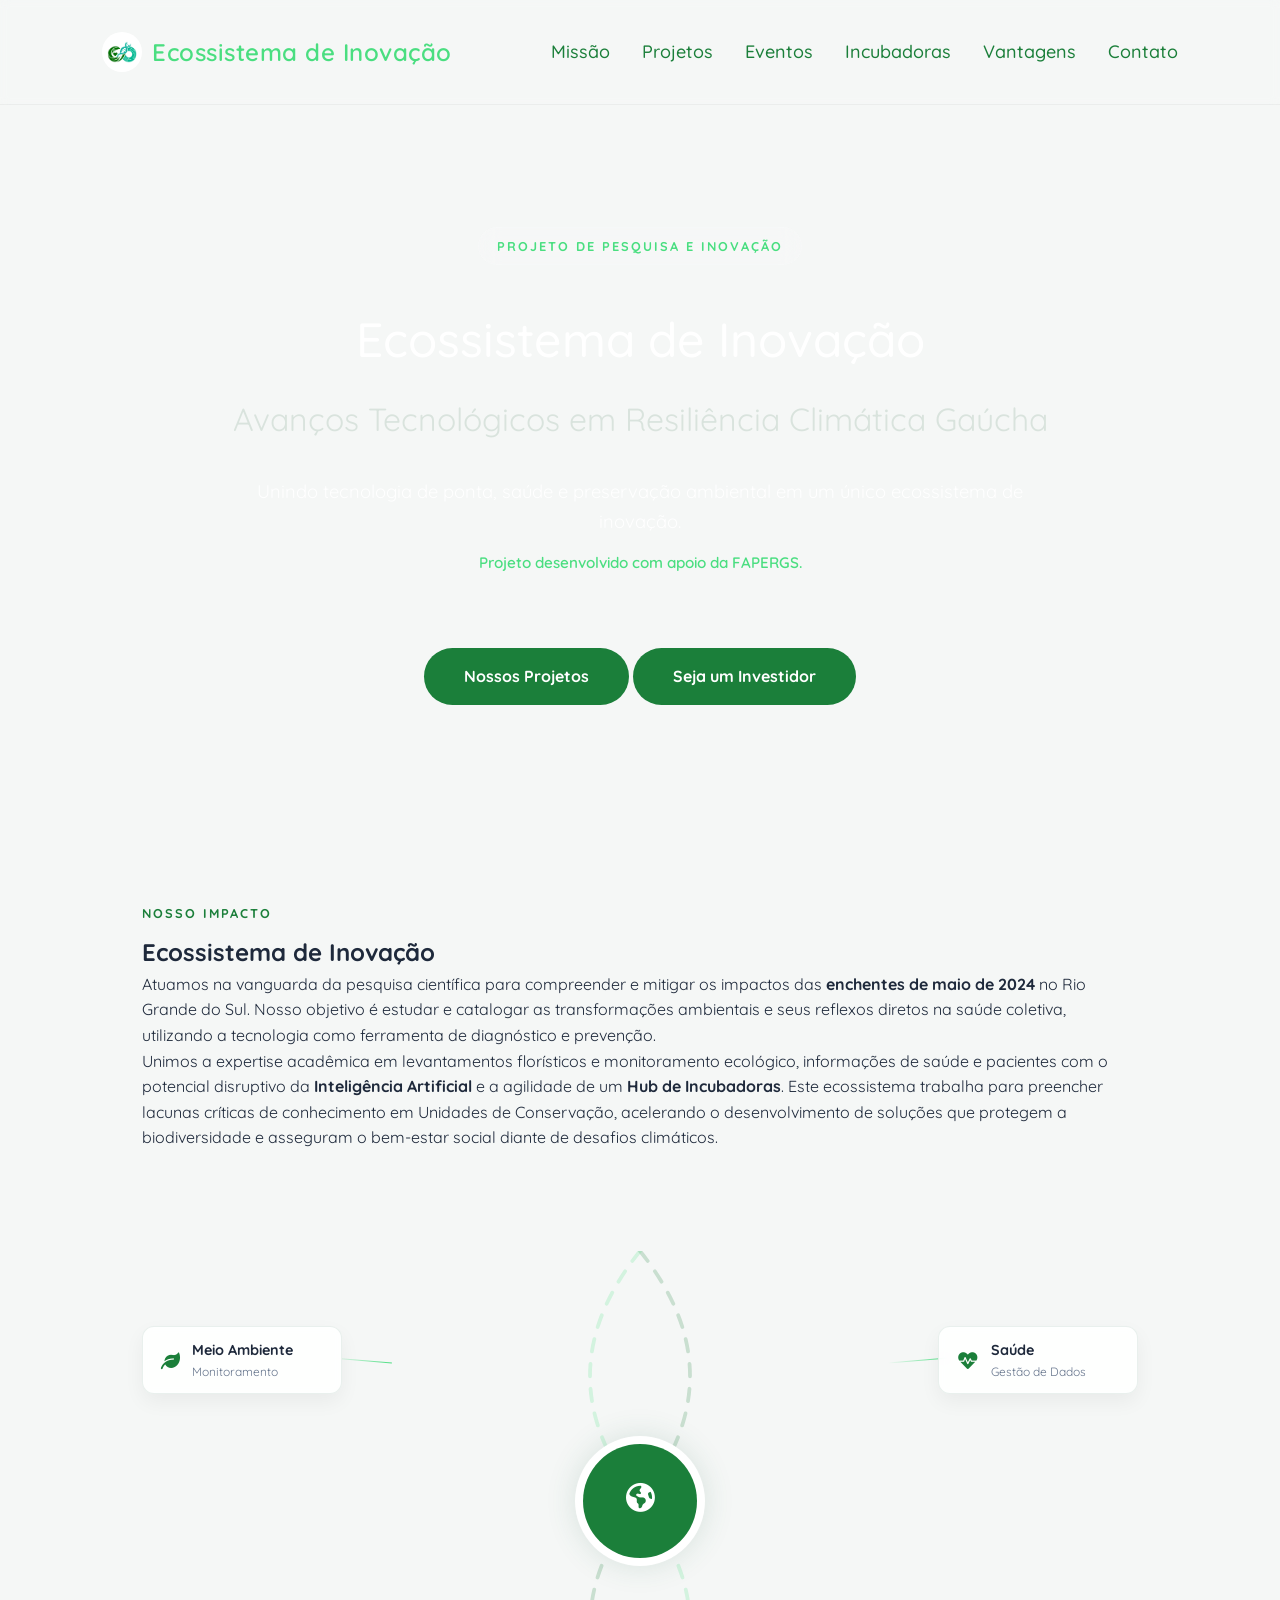
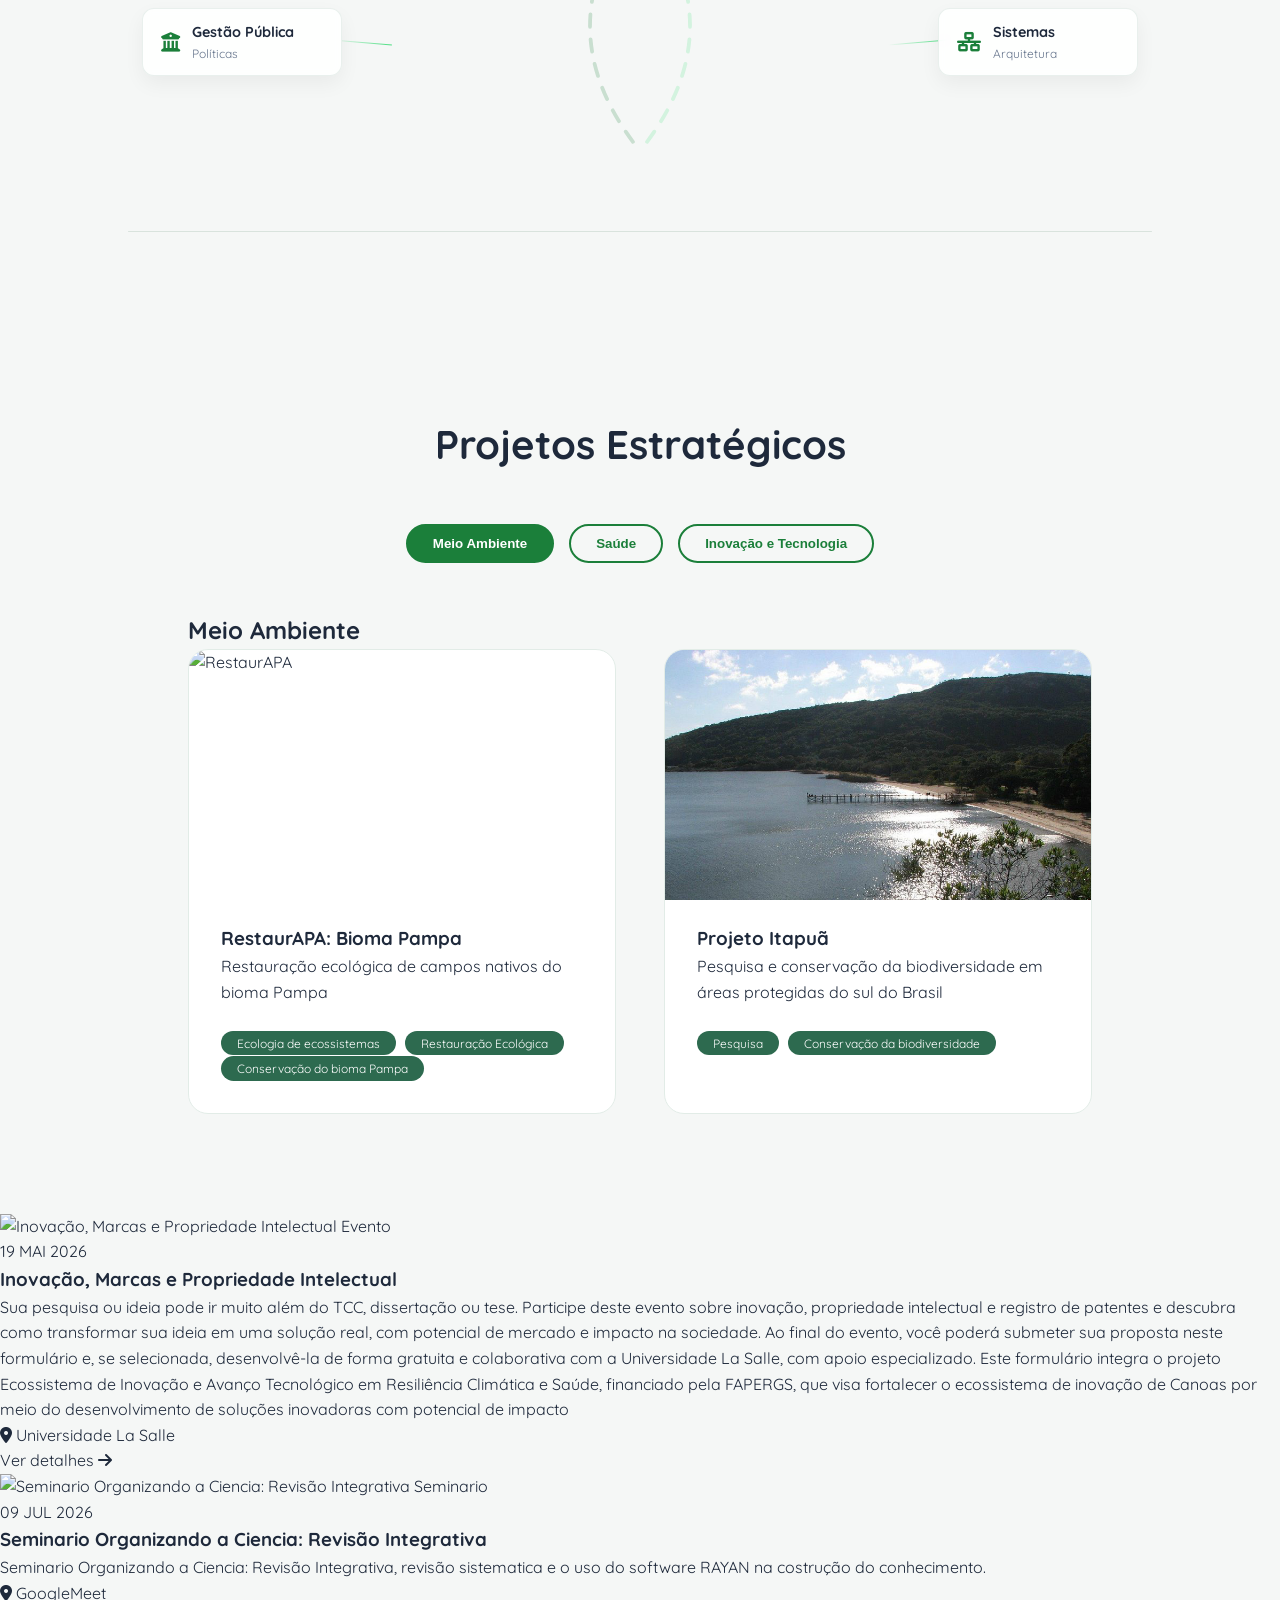
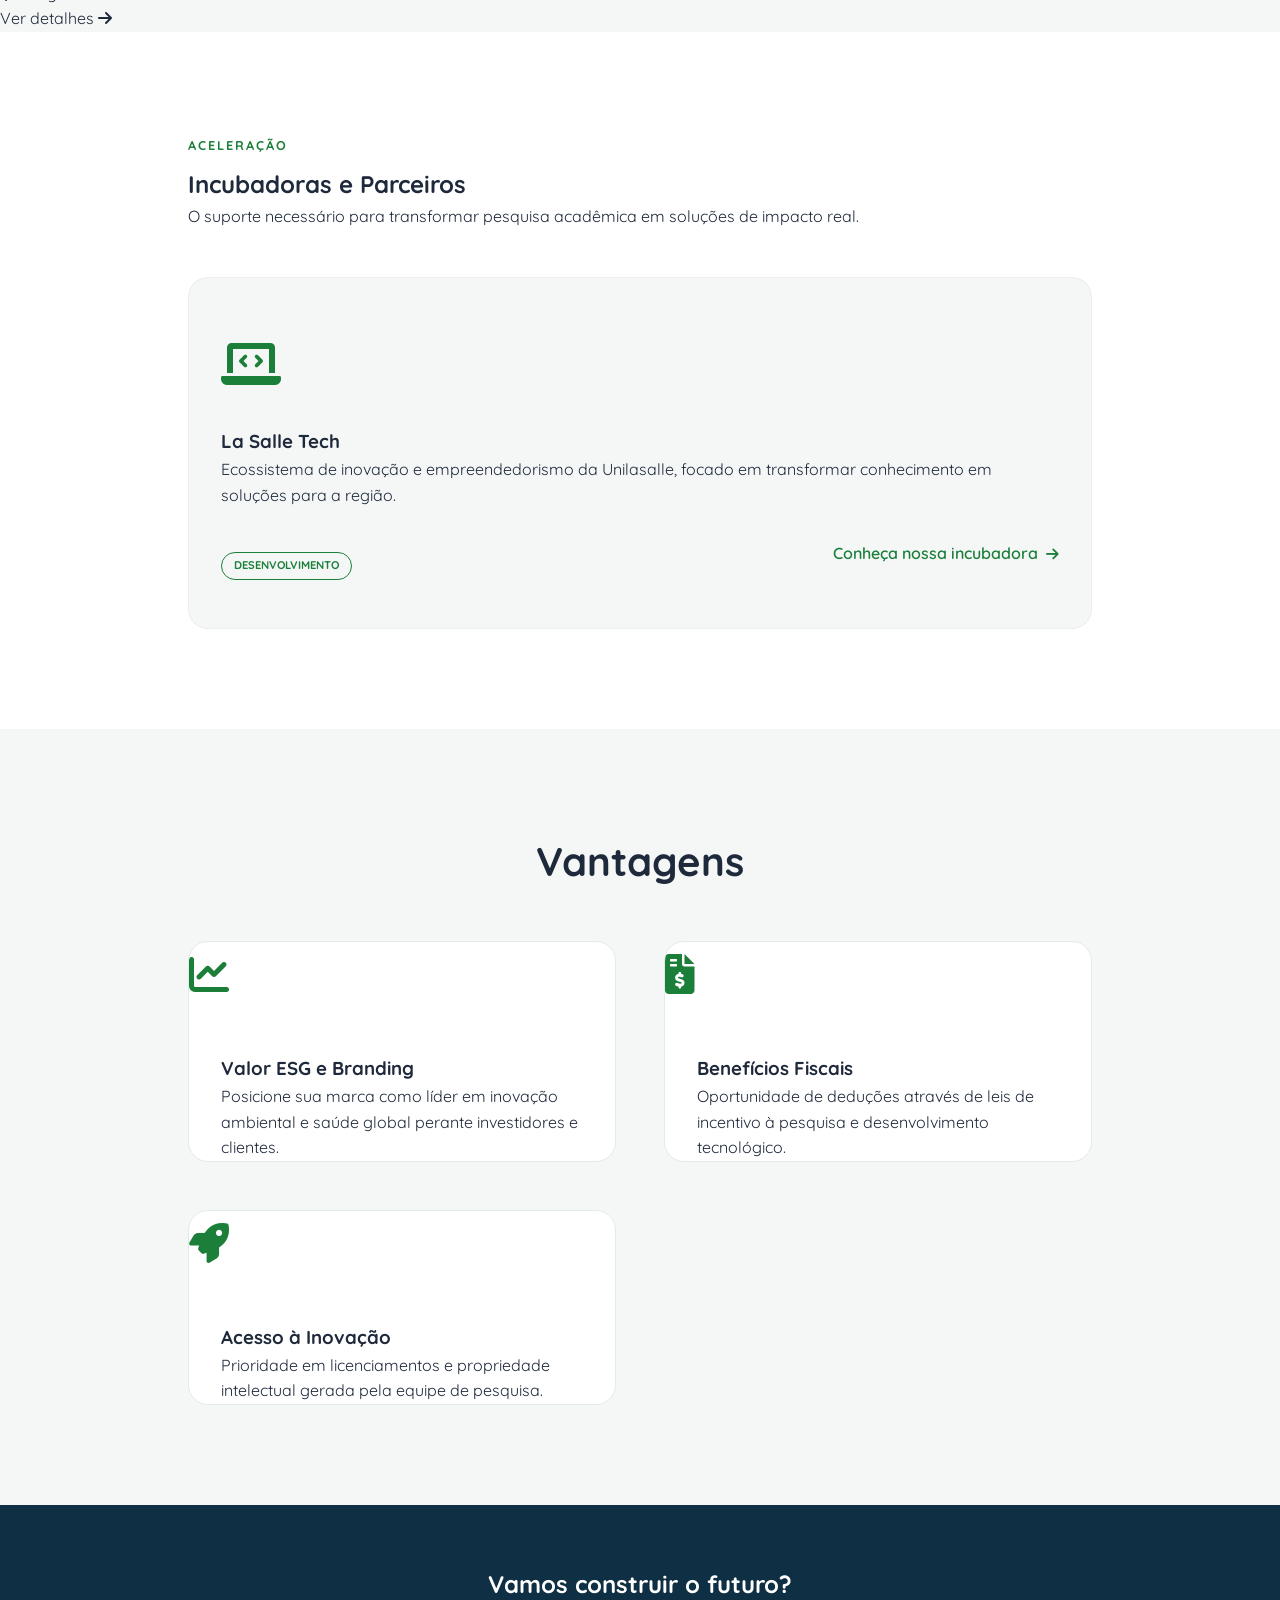
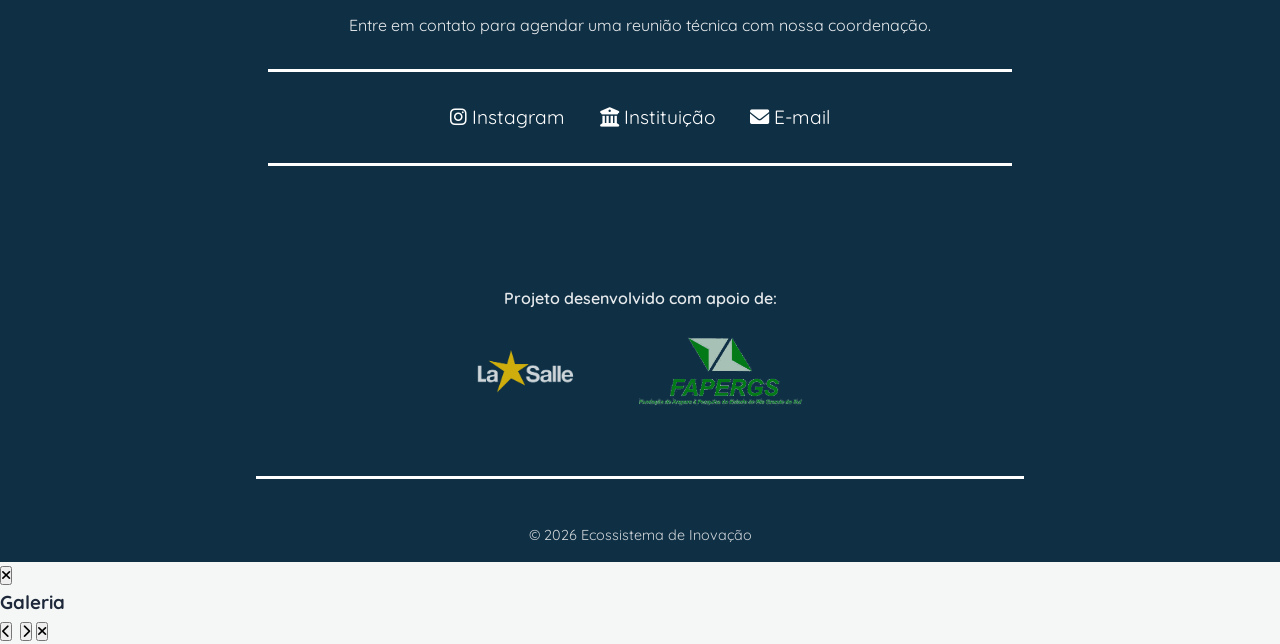
==== pages/home.html @ 54f49b4a "feat - adição de dashboard" ====
<!DOCTYPE html>
<!--
    Projeto: Ecossistema de Inovação
    Descrição: Página institucional com âncoras, seção de projetos, modais, e destaque de missão.
    Estrutura:
    - header + nav
    - seções: home, missao, projetos, vantagens, contato
    - modais para detalhes de projetos
    - scripts em scripts/index.js
    - estilos em styles/index.css
-->
<html lang="pt-br">

<head>
    <meta charset="UTF-8">
    <meta name="viewport" content="width=device-width, initial-scale=1.0">
    <title>Ecossistema de Inovação</title>
    <link rel="stylesheet" href="../styles/home.css">
    <link href="https://fonts.googleapis.com/css2?family=Montserrat:wght@400;700&family=Quicksand:wght@300;500&display=swap" rel="stylesheet">
    <link rel="stylesheet" href="https://cdnjs.cloudflare.com/ajax/libs/font-awesome/6.0.0/css/all.min.css">
</head>

<body>

    <header>
        <nav class="reveal">
            <a href="#home" class="logo" >
                <img src="../assets/logo_eco_inova1.png" alt="">
                <span>Ecossistema de Inovação</span></a>
            <ul class="nav-links">
                <li><a href="#missao">Missão</a></li>
                <li><a href="#projetos">Projetos</a></li>
                <li><a href="#eventos">Eventos</a></li>
                <li><a href="#incubadoras">Incubadoras</a></li>
                <li><a href="#vantagens">Vantagens</a></li>
                <li><a href="#contact">Contato</a></li>
            </ul>
        </nav>
    </header>

    <section id="home" class="hero reveal">
        
        <div class="hero-content">
            <h1>
            <span class="hero-subtitle">
                PROJETO DE PESQUISA E INOVAÇÃO
            </span>

            <h1>
                Ecossistema de Inovação
            </h1>

            <h2>
                Avanços Tecnológicos em Resiliência Climática Gaúcha
            </h2>

            <p>
                Unindo tecnologia de ponta, saúde e preservação ambiental em um único ecossistema de inovação.
            </p>

            <span class="hero-support">
                Projeto desenvolvido com apoio da FAPERGS.
            </span>
            <div class="hero-btns">
                <a href="#projetos" class="btn">Nossos Projetos</a>
                <a href="#vantagens" class="btn btn-outline">Seja um Investidor</a>
            </div>
        </div>
    </section>

    <section id="missao" class="mission" >
        <div class="container">
            <div class="mission-grid">
                <div class="mission-text reveal">
                    <span class="badge">NOSSO IMPACTO</span>
                    <h2 >Ecossistema de Inovação</h2>
                    <p>
                        Atuamos na vanguarda da pesquisa científica para compreender e mitigar os impactos das <strong>enchentes de maio de 2024</strong> no Rio Grande do Sul.
                        Nosso objetivo é estudar e catalogar as transformações ambientais e seus reflexos diretos na saúde coletiva,
                        utilizando a tecnologia como ferramenta de diagnóstico e prevenção.
                    </p>
                    <p>
                        Unimos a expertise acadêmica em levantamentos florísticos e monitoramento ecológico, informações de saúde e pacientes
                        com o potencial disruptivo da <strong>Inteligência Artificial</strong> e a agilidade de um <strong>Hub de Incubadoras</strong>.
                        Este ecossistema trabalha para preencher lacunas críticas de conhecimento em Unidades de Conservação,
                        acelerando o desenvolvimento de soluções que protegem a biodiversidade e asseguram o bem-estar social diante de desafios climáticos.
                    </p>
                </div>

                <div class="dna-viewport reveal">
                    <svg class="dna-strands" viewBox="0 0 200 400" preserveAspectRatio="none">
                        <path class="strand s1" d="M100,0 Q180,100 100,200 Q20,300 100,400" />
                        <path class="strand s2" d="M100,0 Q20,100 100,200 Q180,300 100,400" />
                    </svg>

                    <!-- O Núcleo Central -->
                    <div class="dna-core">
                        <div class="core-box">
                            <i class="fas fa-globe-americas"></i>
                        </div>
                    </div>

                    <!-- Os Elos (Cards) -->
                    <div class="dna-node node-top-left">
                        <div class="dna-card">
                            <i class="fas fa-leaf"></i>
                            <div class="dna-info">
                                <strong>Meio Ambiente</strong>
                                <span>Monitoramento</span>
                            </div>
                        </div>
                    </div>

                    <div class="dna-node node-top-right">
                        <div class="dna-card">
                            <i class="fas fa-heartbeat"></i>
                            <div class="dna-info">
                                <strong>Saúde</strong>
                                <span>Gestão de Dados</span>
                            </div>
                        </div>
                    </div>

                    <div class="dna-node node-bottom-left">
                        <div class="dna-card">
                            <i class="fas fa-building-columns"></i>
                            <div class="dna-info">
                                <strong>Gestão Pública</strong>
                                <span>Políticas</span>
                            </div>
                        </div>
                    </div>

                    <div class="dna-node node-bottom-right">
                        <div class="dna-card">
                            <i class="fas fa-network-wired"></i>
                            <div class="dna-info">
                                <strong>Sistemas</strong>
                                <span>Arquitetura</span>
                            </div>
                        </div>
                    </div>
                </div>
            </div> 
        </div> 
    </section>
    <div class="section-divider"></div>
    <!-- Projetos -->
    <section id="projetos" class="projects bg-light reveal">
        <div class="container">
            <div class="section-header">
                <h2>Projetos Estratégicos</h2>
                <!-- Filtros -->
                <div class="project-filters">
                    <button type="button" class="filter-btn active" data-filter="meio-ambiente">Meio Ambiente</button>
                    <button type="button" class="filter-btn" data-filter="saude">Saúde</button>
                    <button type="button" class="filter-btn" data-filter="tecnologia">Inovação e Tecnologia</button>
                </div>
            </div>

            <div class="project-carousel">
                <!-- Grupo: Meio Ambiente -->
                <div class="project-group active" id="meio-ambiente">
                    <h1>Meio Ambiente</h1>
                    <div class="project-grid">
                        <div class="project-card" data-modal="modalRestaurapa">
                            <div class="project-image">
                                <img src="https://images.unsplash.com/photo-1542601906990-b4d3fb778b09?auto=format&fit=crop&w=600&q=80" alt="RestaurAPA">
                            </div>
                            <h3>RestaurAPA: Bioma Pampa</h3>
                            <p>Restauração ecológica de campos nativos do bioma Pampa</p>
                            <div class="tags">
                                <span>Ecologia de ecossistemas</span>
                                <span>Restauração Ecológica</span>
                                <span>Conservação do bioma Pampa</span>
                            </div>
                        </div>

                        <div class="project-card" data-modal="modalItapua">
                            <div class="project-image">
                                <img src="../assets/parque-estadual-de-itapua.jpg" alt="Floresta">
                            </div>
                            <h3>Projeto Itapuã</h3>
                            <p>Pesquisa e conservação da biodiversidade em áreas protegidas do sul do Brasil</p>
                            <div class="tags">
                                <span>Pesquisa</span>
                                <span>Conservação da biodiversidade</span>
                            </div>
                        </div>
                    </div>
                </div>

                <!-- Grupo: Saúde -->
                <div class="project-group" id="saude">
                    <h1>Saúde</h1>
                    <div class="project-grid">
                        <div class="project-card" data-modal="modalResiSaude">
                            <div class="project-image">
                                <img src="../assets/resisaude-image.png" alt="RestaurAPA">
                            </div>
                            <div class="icon-box"><i class="fas fa-heartbeat"></i></div>
                            <h3>Projeto de Resiliência Climática: ResiSaúde</h3>
                            <p>Resiliência climática de serviços de saúde</p>
                            <div class="tags"><span>Resiliência climática de serviços de saúde</span><span>Saúde Pública</span><span>Enchentes</span></div>
                        </div>
                    </div>
                </div>

                <!-- Grupo: Tecnologia -->
                <div class="project-group" id="tecnologia">
                    <h1>Editais do Meio Ambiente</h1>
                    <div class="project-grid">
                        <div class="project-card">
                            <div class="icon-box"><i class="fas fa-network-wired"></i></div>
                            <h3>Distributed Hub</h3>
                            <p>Infraestrutura de nuvem para processamento de IA ambiental.</p>
                            <div class="tags"><span>Sistemas Distribuídos</span><span>Nuvem</span></div>
                        </div>
                        <div class="project-card">
                            <div class="icon-box"><i class="fas fa-network-wired"></i></div>
                            <h3>Distributed Hub</h3>
                            <p>Infraestrutura de nuvem para processamento de IA ambiental.</p>
                            <div class="tags"><span>Sistemas Distribuídos</span><span>Nuvem</span></div>
                        </div>
                    </div>
                </div>
            </div>
        </div>
    </section>
    
    <!-- Publicações e Eventos -->
    <!-- ===========================
        EVENTOS
=========================== -->

<section id="eventos" class="events-section reveal">

    <div id="event-list" class="events-grid">

        <div class="section-header">

            <span class="section-badge">
                Eventos e Divulgação Científica
            </span>

            <h2>
                Eventos
            </h2>

            <p>
                Acompanhe congressos, workshops, seminários e demais ações
                promovidas pelo Ecossistema de Inovação.
            </p>

        </div>


    </div>

</section>
    <!-- ===========================
        MODAL EVENTO
=========================== -->



    <!-- Modais -->
    <div id="modalRestaurapa" class="modal">
        <div class="modal-content">
            <span class="close">&times;</span>
            <div class="modal-hero">
                    <img src="https://images.unsplash.com/photo-1542601906990-b4d3fb778b09?auto=format&fit=crop&w=600&q=80" alt="Mãos segurando terra" alt="Capa do Projeto">
                </div>
            <h2><i class="fas fa-leaf"></i> Projeto RestaurAPA</h2>
            <div class="modal-body">
                <p>Desenvolver e testar estratégias de restauração ecológica de campos invadidos por <i>capim-annoni (Eragrostis plana)</i>, conciliando conservação da biodiversidade com sistemas de pecuária sustentável.</p>
                <br>
                <div class="info-block">
                    <h4>Contexto científico</h4>
                    <p>Os campos do bioma Pampa apresentam alta diversidade de gramíneas e plantas herbáceas, mas sofrem degradação causada por mudanças no uso da terra e pela invasão de espécies exóticas. Uma das invasoras mais problemáticas é o capim-annoni, identificado cientificamente como <i>Eragrostis plana</i>. Essa gramínea africana reduz a qualidade das pastagens, diminui a biodiversidade e altera a dinâmica ecológica dos campos nativos.</p>
                </div>
                <br>
                <div class="info-block">
                    <h4>Coordenação científica do projeto</h4>
                    <p>Pesquisadores da universidade lideraram o planejamento metodológico, a articulação institucional e o monitoramento das atividades de restauração.</p>
                </div>
                <br>
                <div class="info-block">
                    <h4>Pesquisa Ecológica</h4>
                    <p>Equipes acadêmicas conduziram levantamentos florísticos que registraram <strong>mais de 300 espécies vegetais</strong> nos campos da APA do Ibirapuitã, demonstrando a alta biodiversidade do bioma Pampa.</p>
                </div>
                <br>
                <div class="info-block">
                    <h4>Impacto científico e socioambiental</h4>
                    <p>O projeto mostrou que a restauração de campos nativos pode ocorrer simultaneamente à produção pecuária. Essa abordagem reforçou um conceito da ecologia aplicada: certos sistemas produtivos podem funcionar como aliados da conservação, desde que o manejo respeite os processos ecológicos do ecossistema.</p>
                </div>

                <div class="modal-info-grid">
                    <div class="info-block">
                        <h4>Instituições</h4>
                        <ul>
                            <li>Universidade La Salle</li>
                            <li>Universidade Federal do Rio Grande do Sul</li>
                            <li>Emater/RS-Ascar</li>
                            <li>Fundo Brasileiro para a Biodiversidade</li>
                            <li>Global Environment Facility</li>
                        </ul>
                    </div>
                    <div class="info-block">
                        <h4>Contribuição do Projeto:</h4>
                        <ul>
                            <li>Pesquisas sobre restauração de campos naturais</li>
                            <li>Estudos sobre dinâmica de invasões biológicas</li>
                            <li>Estratégias de manejo sustentável em sistemas pastorais</li>
                        </ul>
                    </div>
                    <div class="info-block">
                        <h4>Resultados Principais</h4>
                        <ul>
                            <li>Registro de 329 espécies vegetais pertencentes a 50 famílias botânicas nos campos da APA</li>
                            <li>Implantação de práticas de manejo sustentável em propriedades rurais</li>
                            <li>Redução da dominância de capim-annoni em áreas manejadas</li>
                            <li>Aumento da diversidade de espécies nativas em áreas restauradas</li>
                            <li>Capacitação de produtores rurais em práticas de manejo ecológico</li>
                        </ul>
                    </div>
                    <div class="info-block">
                        <h4>Produtos Gerados</h4>
                        <ul>
                            <li>Relatórios técnicos de restauração ecológica</li>
                            <li>Banco de dados florístico da APA do Ibirapuitã</li>
                            <li>Capacitação de produtores e técnicos rurais</li>
                            <li>Material técnico sobre manejo sustentável de campos</li>
                        </ul>
                    </div>
                    <div class="info-block full-width">
                        <h4>Metodologia</h4>
                        <div class="methodology-flex">
                            <div>
                                <h5>Diagnóstico ecológico</h5>
                                <ul>
                                    <li>levantamento florístico</li>
                                    <li>avaliação da cobertura vegetal</li>
                                    <li>monitoramento de espécies invasoras</li>
                                </ul>
                            </div>
                            <div>
                                <h5>Manejo experimental</h5>
                                <ul>
                                    <li>controle do capim-annoni</li>
                                    <li>sobressemeadura de espécies nativas e forrageiras</li>
                                    <li>manejo de pastagem com pastoreio rotativo</li>
                                    <li>regeneração natural assistida</li>
                                </ul>
                            </div>
                            <div>
                                <h5>Monitoramento</h5>
                                <ul>
                                    <li>diversidade de espécies</li>
                                    <li>cobertura vegetal</li>
                                    <li>produtividade das pastagens</li>
                                </ul>
                            </div>
                        </div>
                    </div>
                </div>
            </div>
        </div>
    </div>

    <div id="modalItapua" class="modal">
        <div class="modal-content">
            <span class="close">&times;</span>
            <div class="modal-hero">
                <img src="https://images.unsplash.com/photo-1511497584788-876760111969?auto=format&fit=crop&w=800&q=80" alt="Capa do Projeto">
            </div>

            <h2><i class="fas fa-tree"></i> Projeto Itapuã</h2>
            <div class="modal-body">
                <p>Iniciativa de pesquisa, extensão e educação ambiental voltada ao estudo e à conservação da biodiversidade no Parque Estadual de Itapuã, integrando formação acadêmica e preservação de ecossistemas vitais.</p>
                <br>
                <div class="info-block">
                    <h4>Contexto Científico</h4>
                    <p>Unidades de conservação frequentemente possuem lacunas de conhecimento sobre sua biodiversidade. No caso de Itapuã, que abriga remanescentes de Mata Atlântica, campos, dunas e sistemas lacustres, a produção de dados científicos é essencial para elaborar estratégias eficientes de manejo e conservação de longo prazo.</p>
                </div>
                <br>
                <div class="info-block">
                    <h4>Contribuição da Universidade La Salle</h4>
                    <p>A universidade possui papel central na execução científica, proporcionando experiência prática a estudantes em atividades de campo, inventários biológicos e métodos de pesquisa em ecologia, além de promover a aproximação entre a ciência e a sociedade através da extensão.</p>
                </div>
                <br>
                <div class="info-block">
                    <h4>Área de atuação</h4>
                    <p>O projeto é realizado no Parque Estadual de Itapuã, unidade de conservação criada em 1973 e localizada em Viamão, na região metropolitana de Porto Alegre. O parque possui cerca de 5.500 hectares e abriga uma grande diversidade de ambientes naturais.</p>
                </div>
                <br>
                <div class="info-block">
                    <h4>Objetivo Estratégico</h4>
                    <p>Produzir conhecimento científico sobre os processos ecológicos do Parque, promovendo inventários biológicos, monitoramento de populações e ações de educação ambiental que sensibilizem a comunidade sobre a importância da área.</p>
                </div>

                <div class="modal-info-grid">
                    <div class="info-block">
                        <h4>Instituições Envolvidas</h4>
                        <ul>
                            <li>Universidade La Salle</li>
                            <li>Universidade Federal do Rio Grande do Sul</li>
                            <li>SEMA/RS e FEPAM</li>
                            <li>Parque Estadual de Itapuã</li>
                        </ul>
                    </div>
                    <div class="info-block">
                        <h4>Área de Atuação (5.500 ha)</h4>
                        <ul>
                            <li>Remanescentes de Mata Atlântica</li>
                            <li>Campos naturais e dunas</li>
                            <li>Formações rochosas graníticas</li>
                            <li>Praias lacustres da Lagoa dos Patos</li>
                        </ul>
                    </div>
                    <div class="info-block">
                        <h4>Resultados Principais</h4>
                        <ul>
                            <li>Ampliação do conhecimento sobre a biodiversidade local</li>
                            <li>Formação prática de novos pesquisadores e estudantes</li>
                            <li>Produção de dados científicos para a gestão do parque</li>
                            <li>Desenvolvimento de materiais de divulgação científica</li>
                        </ul>
                    </div>
                    <div class="info-block">
                        <h4>Impacto Científico e Socioambiental</h4>
                        <ul>
                            <li>Fortalecimento das UCs como laboratórios naturais</li>
                            <li>Apoio direto à gestão ambiental pública</li>
                            <li>Sensibilização da sociedade para a conservação</li>
                        </ul>
                    </div>
                    <div class="info-block full-width">
                        <h4>Metodologia Científica</h4>
                        <div class="methodology-flex">
                            <div>
                                <h5>Inventários</h5>
                                <ul>
                                    <li>Levantamento de fauna e flora</li>
                                    <li>Identificação de espécies</li>
                                    <li>Bases de dados biológicos</li>
                                </ul>
                            </div>
                            <div>
                                <h5>Monitoramento</h5>
                                <ul>
                                    <li>Acompanhamento de populações</li>
                                    <li>Observação de interações</li>
                                    <li>Análise de mudanças na biodiversidade</li>
                                </ul>
                            </div>
                            <div>
                                <h5>Educação Ambiental</h5>
                                <ul>
                                    <li>Visitas guiadas e extensão</li>
                                    <li>Produção de material educativo</li>
                                    <li>Divulgação científica</li>
                                </ul>
                            </div>
                        </div>
                    </div>
                </div>
            </div>
        </div>
    </div>

    <div id="modalResiSaude" class="modal">
    <div class="modal-content">
        <span class="close">&times;</span>
        <div class="modal-hero">
            <img src="../assets/resisaude-image.png" alt="Capa do Projeto">
        </div>
        <h2><i class="fas fa-hospital-alt"></i> Projeto ResiSaúde</h2>
        <div class="modal-body">
            <p>Desenvolver um protocolo de avaliação de resiliência de serviços de saúde a eventos climáticos extremos, considerando o contexto local, o papel dos profissionais e o conhecimento tácito das equipes de linha de frente.</p>
            <br>

            <div class="info-block">
                <h4>Contexto e Infraestruturas Críticas</h4>
                <p>Eventos climáticos extremos, caracterizados por chuvas e temperaturas muito acima da média, impõem desafios severos às infraestruturas críticas de saúde. A resiliência é compreendida como a capacidade de adaptação desses sistemas antes, durante e após perturbações, permitindo a manutenção do funcionamento em condições adversas.</p>
            </div>
            <br>

            <div class="info-block">
                <h4>Impactos Diretos e Indiretos</h4>
                <p>
                    O projeto mapeou impactos diretos nas estruturas físicas, equipamentos, insumos, assim como a repercussão nos profissionais que atuaram nos serviços de saúde, e os impactos indiretos decorreram da dependência dos serviços de saúde em relação a outras infraestruturas essenciais e, especialmente, às cicatrizes emocionais deixadas pela inundação de 2024.
                </p>
            </div>

            <div class="modal-info-grid">
                <div class="info-block">
                    <h4>Instituições</h4>
                    <ul>
                        <li>Universidade Federal do Rio Grande do Sul (UFRGS)</li>
                        <li>Universidade La Salle</li>
                    </ul>
                </div>
                
                <div class="info-block">
                    <h4>Áreas de Estudo (RS)</h4>
                    <ul>
                        <li>Vale do Taquari (Lajeado, Estrela, Roca Sales, Arroio do Meio)</li>
                        <li>Região Metropolitana (Porto Alegre e Canoas)</li>
                    </ul>
                </div>

                <div class="info-block">
                    <h4>Objetivos Secundários</h4>
                    <ul>
                        <li>Avaliar a resiliência climática em regiões críticas do RS</li>
                        <li>Identificar fatores organizacionais que influenciam o desempenho resiliente</li>
                        <li>Desenvolver diretrizes para políticas públicas e legislações</li>
                    </ul>
                </div>

                <div class="info-block">
                    <h4>Resultados e Impacto</h4>
                    <ul>
                        <li>Criação do Banco de Práticas Resilientes (Boas e más práticas)</li>
                        <li>Protocolo validado para aplicação em outras infraestruturas de saúde</li>
                        <li>Fortalecimento da preparação de equipes para emergências climáticas</li>
                    </ul>
                </div>

                <div class="info-block full-width">
                    <h4>Metodologia Científica</h4>
                    <div class="methodology-flex">
                        <div>
                            <h5>Fase 1: Desenvolvimento</h5>
                            <ul>
                                <li>Referenciais internacionais (Hospital Safety Index, Sendai Framework)</li>
                                <li>Adaptação ao contexto normativo brasileiro</li>
                            </ul>
                        </div>
                        <div>
                            <h5>Fase 2: Aplicação</h5>
                            <ul>
                                <li>Entrevistas técnicas sobre as enchentes de 2024 no RS</li>
                                <li>Avaliação de ondas de calor e eventos extremos</li>
                            </ul>
                        </div>
                        <div>
                            <h5>Fase 3: Diretrizes</h5>
                            <ul>
                                <li>Registro de ações formais e informais de enfrentamento</li>
                                <li>Elaboração de planos de resiliência climática</li>
                            </ul>
                        </div>
                    </div>
                </div>
                <div style="text-align: center; margin-top: 30px;">
                <a href="https://www.ufrgs.br/resisaude/o-projeto/" target="_blank" class="btn" style="text-decoration: none; display: inline-block;">
                    <i class="fas fa-external-link-alt"></i> Conheça o projeto
                </a>
            </div>
            </div>
        </div>
    </div>
</div>

    <section id="incubadoras" class="section-padding incubators reveal">
        <div class="container">
            <div class="section-header">
                <span class="badge">Aceleração</span>
                <h2>Incubadoras e Parceiros</h2>
                <p>O suporte necessário para transformar pesquisa acadêmica em soluções de impacto real.</p>
            </div>

            <a href="https://www.unilasalle.edu.br/canoas/servicos/la-salle-tech" class="incubator-grid">

                <div class="incubator-card">
                    <div class="incubator-icon">
                        <i class="fas fa-laptop-code"></i>
                    </div>
                    <h3>La Salle Tech</h3>
                    <p>Ecossistema de inovação e empreendedorismo da Unilasalle, focado em transformar conhecimento em soluções para a região.</p>
                    <div class="incubator-footer">
    <span class="status-tag">Desenvolvimento</span>

    <span class="incubator-link">
        Conheça nossa incubadora <i class="fas fa-arrow-right"></i>
    </span>
</div>
                </div>
            </a>
        </div>
    </section>

    <section id="vantagens" class="projects reveal">
        <div class="container">
            <h2>Vantagens</h2>
            <div class="project-grid">
                <div class="project-card highlight-card">
                    <div class="icon-box"><i class="fas fa-chart-line"></i></div>
                    <h3>Valor ESG e Branding</h3>
                    <p>Posicione sua marca como líder em inovação ambiental e saúde global perante investidores e clientes.</p>
                </div>
                <div class="project-card highlight-card">
                    <div class="icon-box"><i class="fas fa-file-invoice-dollar"></i></div>
                    <h3>Benefícios Fiscais</h3>
                    <p>Oportunidade de deduções através de leis de incentivo à pesquisa e desenvolvimento tecnológico.</p>
                </div>
                <div class="project-card highlight-card">
                    <div class="icon-box"><i class="fas fa-rocket"></i></div>
                    <h3>Acesso à Inovação</h3>
                    <p>Prioridade em licenciamentos e propriedade intelectual gerada pela equipe de pesquisa.</p>
                </div>
            </div>
        </div>
    </section>

   <footer class="reveal">
    <div class="footer-top" id="contact">
        <h2>Vamos construir o futuro?</h2>
        <p>Entre em contato para agendar uma reunião técnica com nossa coordenação.</p>

        <div class="footer-divider"></div>

        <div class="social-links">
            <a href="#"><i class="fab fa-instagram"></i> Instagram </a>
            <a href="#"><i class="fa-solid fa-building-columns"></i> Instituição</a>
            <a href="mailto:contato@ecotech.edu.br"><i class="fas fa-envelope"></i> E-mail</a>
        </div>

        <div class="footer-divider"></div>

    </div>

    <div class="footer-partners">
        <p>Projeto desenvolvido com apoio de:</p>

        <div class="partners-logos">
            <img src="../assets/logo-lasalle.png" alt="La Salle">
            <img src="../assets/logo-fapergs.png" alt="Fapergs">
        </div>
    </div>

    <div class="footer-divider"></div>


    <div class="footer-bottom">
        <p>© 2026 Ecossistema de Inovação</p>
    </div>
</footer>
<button id="backToTop" class="back-to-top">
    <i class="fas fa-angle-up"></i>
</button>
<div id="event-modal" class="event-modal">

    <div class="event-modal-content">

        <button id="close-modal" class="close-modal">
            <i class="fas fa-times"></i>
        </button>

        <img id="modal-cover" class="modal-cover" src="" alt="">

        <div class="modal-body">

            <span id="modal-category" class="event-category"></span>

            <h2 id="modal-title"></h2>

            <div class="modal-info">

                <span id="modal-date"></span>

                <span id="modal-location"></span>

            </div>

            <p id="modal-description"></p>
            <div class="event-gallery">

            <h3>Galeria</h3>

            <div id="gallery" class="gallery"></div>

        </div>
        
    
</div>
</div>
<div id="lightbox" class="lightbox">

    <button id="prev-image" class="lightbox-arrow left">
        <i class="fas fa-chevron-left"></i>
    </button>

    <img id="lightbox-img" src="" alt="">

    <button id="next-image" class="lightbox-arrow right">
        <i class="fas fa-chevron-right"></i>
    </button>

    <button id="close-lightbox" class="lightbox-close">
        <i class="fas fa-times"></i>
    </button>

    <div id="lightbox-counter" class="lightbox-counter"></div>

</div>
    <script src="../scripts/data/eventos.js"></script>
    <script src="../scripts/home.js"></script>
</body>

</html>
---- styles/home.css ----
/* ==========================================================================
   1. VARIÁVEIS E RESET
   ========================================================================== */
:root {
    --primary-green: #1b7f3a;
    --secondary-green: #2ea36a;
    --accent-green: #4ade80;

    --primary-blue: #0f2f44;

    --bg-color: #f5f7f6;
    --white: #ffffff;

    --text-main: #1e293b;
    --text-muted: #64748b;

    --shadow-md: 0 15px 30px rgba(27, 127, 58, 0.15);
    --transition: all 0.3s ease-in-out;
    --earth-brown: #403d39;
    --dynamic-green: #4ade80;
}

* {
    margin: 0;
    padding: 0;
    box-sizing: border-box;
}

html {
    scroll-behavior: smooth;
}

body {
    background-color: var(--bg-color);
    color: var(--text-main);
    font-family: 'Quicksand', sans-serif;
    line-height: 1.6;
}

.reveal {
    opacity: 0;
    transform: translateY(40px);
    transition: 0.8s ease;
}

.reveal.active {
    opacity: 1;
    transform: translateY(0);
}
.reveal-left {
    opacity: 0;
    transform: translateX(-50px);
    transition: 0.8s ease;
}

.reveal-left.active {
    opacity: 1;
    transform: translateX(0);
}

.reveal-scale {
    opacity: 0;
    transform: scale(0.9);
    transition: 0.8s ease;
}

.reveal-scale.active {
    opacity: 1;
    transform: scale(1);
}
/* ==========================================================================
   2. COMPONENTES GLOBAIS
   ========================================================================== */
.container {
    max-width: 1200px;
    margin: 0 auto;
    padding: 0 8%;
}

.section-padding {
    padding: 100px 8%;
}

.btn {
    display: inline-block;
    margin-top: 2rem;
    padding: 1rem 2.5rem;
    background: var(--primary-green);
    color: var(--white);
    text-decoration: none;
    border-radius: 50px;
    font-weight: 700;
    transition: var(--transition);
}

.btn:hover {
    background: var(--accent-green);
    transform: scale(1.05);
}

.badge {
    color: var(--primary-green);
    font-weight: 700;
    font-size: 0.8rem;
    letter-spacing: 2px;
    text-transform: uppercase;
    display: inline-block;
    margin-bottom: 10px;
}

/* ==========================================================================
   3. HEADER & NAVEGAÇÃO
   ========================================================================== */
header {
    padding: 2rem 8%;
    position: fixed;
    border-bottom: 1px solid rgba(0,0,0,0.04);
    width: 100%;
    header {
    background: rgba(255, 255, 255, 0.12);
    backdrop-filter: blur(14px);
    -webkit-backdrop-filter: blur(14px);
}
    backdrop-filter: blur(5px);
    box-shadow: var(--shadow-sm);
    z-index: 1000;
}

nav {
    display: flex;
    justify-content: space-between;
    align-items: center;
}

.logo {
    display: flex;
    align-items: center;
    gap: 10px;
    font-size: 1.5rem; 
    font-weight: 600; 
    letter-spacing: 0.5px;
    text-decoration: none;
}
.logo img {
    width: 40px;
    height: 40px;
    object-fit: contain;
    background: white;
    border-radius: 50%;
    padding: 5px;
}
.logo span {
    color: var(--accent-green);    
}

.nav-links {
    display: flex;
    list-style: none;
    gap: 2rem;
}

.nav-links a {
    text-decoration: none;
    color: #1b7f3a;
    font-weight: 500;
    transition: var(--transition);
    font-size: large;
}

.nav-links a:hover {
    color: var(--accent-green);
}

/* ==========================================================================
   4. SEÇÃO HERO 
   ========================================================================== */
   .hero-subtitle{
    display:inline-block;
    margin-bottom:20px;
    padding:8px 18px;

    border-radius:30px;

    background:rgba(255,255,255,.10);
    border:1px solid rgba(255,255,255,.15);

    backdrop-filter:blur(10px);

    color:var(--accent-green);

    text-transform:uppercase;
    letter-spacing:2px;
    font-size:.80rem;
    font-weight:700;
}

.hero h1{
    font-size:3.8rem;
    font-weight:700;
    margin-bottom:.6rem;
    color:white;
}

.hero h2{
    font-size:2rem;
    font-weight:400;
    color:#d9e3dd;
    margin-bottom:2rem;
}

.hero p{
    max-width:800px;
    margin:0 auto;
    font-size:1.15rem;
    color:rgba(255,255,255,.92);
}

.hero-support{
    display:block;
    margin-top:15px;

    color:#4ade80;

    font-weight:600;
    font-size:.95rem;
}

.hero-btns{
    margin-top:40px;
}
.hero {
    height: 100vh;
    display: flex;
    align-items: center;
    justify-content: center;
    text-align: center;
    background: url('https://images.unsplash.com/photo-1451187580459-43490279c0fa?auto=format&fit=crop&w=1600&q=80');
    background-size: cover;
    background-position: center;
    color: var(--white);
    padding: 0 8%;
}

.hero h1 {
    font-size: 3rem;
    font-weight: 500;
    margin-bottom: 1rem;
}

#changing-text, .white-text {
    color: var(--white);
    display: inline-block;
    transition: all 0.5s ease-in-out;
}

.green-text {
    color: var(--dynamic-green);
    text-decoration: none;
}

/* ==========================================================================
   5. DNA HELIX SYSTEM - BIO-TECH DESIGN
   ========================================================================== */

.dna-viewport {
    position: relative;
    width: 100%;
    height: 500px;
    display: flex;
    justify-content: center;
    align-items: center;
    perspective: 1200px;
}

/* As fitas de DNA */
.dna-strands {
    position: absolute;
    width: 250px;
    height: 100%;
    z-index: 0;
}

.strand {
    fill: none;
    stroke-width: 3;
    stroke-linecap: round;
    opacity: 0.2;
}

.s1 { stroke: var(--primary-green); stroke-dasharray: 10; }
.s2 { stroke: var(--accent-green); stroke-dasharray: 10; }

/* O Centro (Tech Core) */
.dna-core {
    position: relative;
    z-index: 10;
    width: 130px;
    height: 130px;
    background: white;
    border-radius: 50%;
    padding: 8px;
    box-shadow: 0 0 30px rgba(45, 106, 79, 0.15);
}

.core-box {
    width: 100%;
    height: 100%;
    background: var(--primary-green);
    border-radius: 50%;
    display: flex;
    flex-direction: column;
    justify-content: center;
    align-items: center;
    color: white;
}

.core-box i { font-size: 1.8rem; margin-bottom: 5px; }
.core-box span { font-weight: 700; font-size: 0.8rem; text-transform: uppercase; }

/* Os Nodes (Elos da Hélice) */
.dna-node {
    position: absolute;
    z-index: 5;
    transition: all 0.5s cubic-bezier(0.175, 0.885, 0.32, 1.275);
}

.dna-card {
    background: rgba(255, 255, 255, 0.9);
    backdrop-filter: blur(5px);
    border: 1px solid rgba(45, 106, 79, 0.1);
    padding: 12px 18px;
    border-radius: 12px;
    display: flex;
    align-items: center;
    gap: 12px;
    width: 200px;
    box-shadow: 0 8px 20px rgba(0,0,0,0.05);
}

.dna-card i { color: var(--primary-green); font-size: 1.2rem; }
.dna-info { display: flex; flex-direction: column; }
.dna-info strong { font-size: 0.9rem; color: var(--text-dark); }
.dna-info span { font-size: 0.75rem; color: var(--text-muted); }

/* Posicionamento em X (DNA Style) */
.node-top-left     { top: 15%; left: 0; }
.node-top-right    { top: 15%; right: 0; }
.node-bottom-left  { bottom: 15%; left: 0; }
.node-bottom-right { bottom: 15%; right: 0; }

/* Conexão Visual (Linhas horizontais) */
.dna-node::before {
    content: '';
    position: absolute;
    height: 1px;
    background: linear-gradient(90deg, transparent, var(--accent-green));
    width: 60px;
    top: 50%;
    z-index: -1;
}

.node-top-left::before, .node-bottom-left::before { right: -50px; transform: rotate(5deg); }
.node-top-right::before, .node-bottom-right::before { left: -50px; transform: rotate(-5deg); scaleX(-1); }

/* Efeito de Hover */
.dna-node:hover {
    transform: scale(1.1) translateZ(50px);
    z-index: 100;
}

.dna-node:hover .dna-card {
    background: var(--white);
    border-color: var(--primary-green);
    box-shadow: 0 15px 30px rgba(45, 106, 79, 0.15);
}

.mission-text{
    padding-bottom: 100px;
}
/* ==========================================================================
   6. SEÇÃO PROJETOS
   ========================================================================== */
.projects {
    padding: 100px 8%;
    background: var(--bg-color);
}

.projects h2 {
    text-align: center;
    margin-bottom: 3rem;
    font-size: 2.5rem;
}

.project-grid {
    display: grid;
    grid-template-columns: repeat(auto-fit, minmax(280px, 1fr));
    gap: 3rem;
    cursor: pointer;
}

.project-card {
    border-radius: 20px;
    background: var(--white);
    border: 1px solid #e2ece7;
    overflow: hidden; /* ESSENCIAL */
    transition: 0.4s ease;
    padding: 0; /* remove padding geral */
}
.project-image img {
    width: 100%;
    height: 220px;
    object-fit: cover;
    display: block;
}
.project-card h3,
.project-card p,
.project-card .tags {
    padding-left: 2rem;
    padding-right: 2rem;
}

.project-card h3 {
    padding-top: 1.5rem;
}
.project-card:hover {
    transform: translateY(-10px);
    box-shadow: var(--shadow-md);
}

.icon-box {
    font-size: 2.5rem;
    color: var(--primary-green);
    margin-bottom: 1.5rem;
}

.tags {
    margin-top: 1.5rem;
    margin-bottom: 2rem;
}

.tags span {
    font-size: 0.75rem;
    background: #2d6a4f;
    color: white ;
    padding: 0.3rem 1rem;
    border-radius: 20px;
    margin-right: 5px;
}

/* Estilo do Modal */
.modal {
    display: none; 
    position: fixed; 
    z-index: 2000; 
    left: 0; top: 0;
    width: 100%; height: 100%;
    background-color: rgba(0,0,0,0.7);
    backdrop-filter: blur(5px);
    
}

/* Conteúdo do Modal */
.modal-content {
    background-color: #fff;
    margin: 5% auto;
    padding: 40px;
    border-radius: 20px;
    width: 70%;
    max-width: 800px;
    position: relative;
    animation: modalFade 0.4s ease;
    max-height: 85vh; 
    overflow-y: auto; 
}

@keyframes modalFade {
    from { transform: translateY(-30px); opacity: 0; }
    to { transform: translateY(0); opacity: 1; }
}
@keyframes float {
    0%, 100% { transform: translateY(0) rotateY(var(--rot, 40deg)); }
    50% { transform: translateY(-10px) rotateY(var(--rot, 40deg)); }
}

.helix-item {
    animation: float 4s ease-in-out infinite;
}
/* Define o delay para cada card subir em tempos diferentes */
.helix-item:nth-child(2) { --rot: 40deg; animation-delay: 0s; }
.helix-item:nth-child(3) { --rot: -40deg; animation-delay: 1s; }
.helix-item:nth-child(4) { --rot: 20deg; animation-delay: 2s; }
.helix-item:nth-child(5) { --rot: -20deg; animation-delay: 3s; }
.close {
    position: absolute;
    right: 25px; top: 15px;
    font-size: 35px;
    cursor: pointer;
    color: #999;
}

.modal-header h2 { color: var(--primary-green); margin-bottom: 10px; }
.modal-info-grid {
    display: grid;
    grid-template-columns: 1fr 1fr;
    gap: 30px;
    margin: 20px 0;
    padding: 20px;
    background: #f8fafc;
    border-radius: 10px;
}

.modal-info-grid ul { list-style: none; padding: 0; }
.modal-info-grid li::before { content: "• "; color: var(--primary-green); font-weight: bold; }
/* ==========================================================================
   PUBLICAÇÕES E EVENTOS
   ========================================================================== */

.resources {
    padding: 100px 8%;
    background: var(--white);
}

.resource-grid {
    display: grid;
    grid-template-columns: repeat(auto-fit, minmax(320px, 1fr));
    gap: 2rem;
}

.resource-card {
    background: var(--white);
    border-radius: 20px;
    padding: 2.5rem;
    text-decoration: none;
    color: var(--text-main);

    border: 1px solid rgba(45, 106, 79, 0.08);

    transition: var(--transition);

    position: relative;
    overflow: hidden;
}

.resource-card:hover {
    transform: translateY(-10px);
    box-shadow: var(--shadow-md);
    border-color: var(--accent-green);
}

.resource-card::before {
    content: "";
    position: absolute;
    top: 0;
    left: 0;

    width: 100%;
    height: 5px;

    background: linear-gradient(
        90deg,
        var(--primary-green),
        var(--accent-green)
    );
}

.resource-icon {
    width: 70px;
    height: 70px;

    border-radius: 18px;

    display: flex;
    align-items: center;
    justify-content: center;

    background: rgba(27, 127, 58, 0.08);

    margin-bottom: 1.5rem;
}

.resource-icon i {
    font-size: 2rem;
    color: var(--primary-green);
}

.resource-card h3 {
    margin-bottom: 1rem;
    color: var(--primary-blue);
}

.resource-card p {
    color: var(--text-muted);
    margin-bottom: 2rem;
}

.resource-link {
    display: flex;
    align-items: center;
    gap: 8px;

    color: var(--primary-green);
    font-weight: 700;
}

.resource-link i {
    transition: 0.3s;
}

.resource-card:hover .resource-link i {
    transform: translateX(5px);
}
/* ==========================================================================
   IMAGEM DE CABEÇALHO DO MODAL
   ========================================================================== */
.project-image {
    width: 100%;
    height: 250px;
}

.project-image img {
    width: 100%;
    height: 100%;
    object-fit: cover;
}
.project-content {
    padding: 2rem;
    display: flex;
    flex-direction: column;
    justify-content: center;
    flex-grow: 1;
}

.modal-hero {
    margin: -40px -40px 20px -40px; 
    height: 250px;
    position: relative;
    border-radius: 20px 20px 0 0; /* Mantém as pontas arredondadas do seu modal */
    overflow: hidden;
}

.modal-hero img {
    width: 100%;
    height: 100%;
    object-fit: cover;
}

/* A mágica do fade: um gradiente que vai do transparente ao branco sólido */
.modal-hero::after {
    content: '';
    position: absolute;
    bottom: 0;
    left: 0;
    width: 100%;
    height: 120px; /* Altura da transição (o quanto ela "derrete") */
    background: linear-gradient(to bottom, rgba(255, 255, 255, 0) 0%, rgba(255, 255, 255, 1) 100%);
}
/* Botões de Filtro */
.project-filters {
    display: flex;
    justify-content: center;
    gap: 15px;
    margin: 30px 0;
}

.filter-btn {
    padding: 10px 25px;
    border: 2px solid var(--primary-green);
    background: transparent;
    color: var(--primary-green);
    border-radius: 50px;
    font-weight: 700;
    cursor: pointer;
    transition: all 0.3s ease;
}

.filter-btn.active, .filter-btn:hover {
    background: var(--primary-green);
    color: white;
}

/* Transição dos Grupos */
.project-group {
    display: none;
    opacity: 0;
    transform: translateY(20px);
}

.project-group.active {
    display: block;
    animation: fadeInSlide 0.5s forwards;
}

@keyframes fadeInSlide {
    to {
        opacity: 1;
        transform: translateY(0);
    }
}

/* ==========================================================================
   ESTILOS INCUBADORAS
   ========================================================================== */
.incubators {
    position: relative;
    background-color: var(--white);
    padding: 100px 8%;
    overflow: hidden;
}

/* Camada da imagem de fundo */
.incubators::before {
    content: "";
    position: absolute;
    top: 0; left: 0;
    width: 100%; height: 100%;
    background-image: url('https://images.unsplash.com/photo-1497366216548-37526070297c?auto=format&fit=crop&w=1600&q=80');
    background-size: cover;
    background-position: center;
    background-attachment: fixed; /* Efeito de movimento ao rolar a página */
    opacity: 0.30;
    z-index: 1;
}
.incubators .container {
    position: relative;
    z-index: 2;
    text-decoration: none;
}

.section-header {
    margin-bottom: 3rem;
}

.incubator-grid {
    align-content: center;
    text-decoration: none;
    grid-template-columns: repeat(auto-fit, minmax(300px, 1fr));
    gap: 2rem;
}

.incubator-card {
    background: var(--bg-color);
    color: var(--text-main);
    padding: 3rem 2rem;
    border-radius: 20px;
    border: 1px solid rgba(45, 106, 79, 0.05);
    transition: var(--transition);
    position: relative;
    overflow: hidden;
    /* Animação de flutuação sutil */
    animation: floatIncubator 6s ease-in-out infinite;
}

/* Delay para cada card flutuar em tempos diferentes */
.incubator-card:nth-child(2) { animation-delay: 2s; }
.incubator-card:nth-child(3) { animation-delay: 4s; }

@keyframes floatIncubator {
    0%, 100% { transform: translateY(0); }
    50% { transform: translateY(-10px); }
}

.incubator-card:hover {
    transform: translateY(-15px) scale(1.02);
    box-shadow: var(--shadow-md);
    border-color: var(--accent-green);
}

.incubator-icon {
    font-size: 3rem;
    color: var(--primary-green);
    margin-bottom: 1.5rem;
}

.status-tag {
    display: inline-block;
    margin-top: 1.5rem;
    font-size: 0.7rem;
    font-weight: 700;
    color: var(--primary-green);
    border: 1px solid var(--primary-green);
    padding: 4px 12px;
    border-radius: 50px;
    text-transform: uppercase;
}

/* Efeito de luz passando (Glow) que você gostou */
.incubator-card::after {
    content: '';
    position: absolute;
    top: 0; left: -100%;
    width: 50%; height: 100%;
    background: linear-gradient(90deg, transparent, rgba(74, 222, 128, 0.1), transparent);
    transition: 0.5s;
}

.incubator-card:hover::after {
    left: 100%;
}
/* Espaçamento do botão abaixo dos cards */

.incubator-footer {
    display: flex;
    justify-content: space-between;
    align-items: center;
    margin-top: 20px;
}

.incubator-link {
    font-weight: 600;
    color: var(--primary-green);
    display: flex;
    align-items: center;
    gap: 8px;
    transition: 0.3s;
}

.incubator-link i {
    font-size: 0.9rem;
    transition: 0.3s;
}

.incubator-link:hover {
    color: var(--accent-green);
}

.incubator-link:hover i {
    transform: translateX(5px);
    
}
.btn-glow {
    position: relative;
    overflow: hidden;
    transition: var(--transition);
    box-shadow: 0 10px 20px rgba(106, 97, 45, 0.2);
}

.btn-glow i {
    margin-right: 8px;
}

/* O "rastro de luz" para satisfazer o pedido de movimento da coordenadora */
.btn-glow::after {
    content: '';
    position: absolute;
    top: -50%;
    left: -100%;
    width: 50px;
    height: 200%;
    background: rgba(255, 255, 255, 0.3);
    transform: rotate(25deg);
    animation: lightSweep 4s infinite;
}

@keyframes lightSweep {
    0% { left: -100%; }
    15% { left: 150%; }
    100% { left: 150%; }
}
/* ==========================================================================
   7. SEÇÃO CONTATO
   ========================================================================== */
.contact {
    padding: 80px 8%;
    text-align: center;
    background: var(--primary-green);
    color: var(--white);
}

.contact h2 {
    margin-bottom: 1rem;
}

.social-links {
    margin-top: 2rem;
}

.social-links a {
    color: var(--white);
    margin: 0 15px;
    text-decoration: none;
    font-size: 1.5rem;
    transition: var(--transition);
}

.social-links a:hover {
    opacity: 0.8;
}
/* ==========================================================================
   8. FOOTER
   ========================================================================== */

footer {
    background-color: #0f2f44;
    color: white;
    text-align: center;
}

/* TOPO */
.footer-top {
    padding: 60px 20px;
}

.footer-top h2 {
    margin-bottom: 10px;
}

.footer-top p {
    opacity: 0.9;
}

/* LINKS */
.social-links {
    margin-top: 25px;
}

.social-links a {
    margin: 0 15px;
    color: white;
    text-decoration: none;
    font-size: 1.2rem;
    transition: 0.3s;
}

.social-links a:hover {
    color: #4ade80;
}

.footer-divider {
    width: 60%;
    height: 3px;
    background: rgb(255, 255, 255);
    margin: 30px auto;
}
/* PARCEIROS */
.footer-partners {
    padding: 30px 20px;
}

.footer-partners p {
    margin-bottom: 15px;
    font-weight: 600;
    opacity: 0.9;
}

/* LOGOS */
.partners-logos {
    display: flex;
    justify-content: center;
    align-items: center;
    gap: 40px;
}

.partners-logos img {
    height: 90px;
    opacity: 0.8;
    transition: 0.3s;
}

.partners-logos img:hover {
    opacity: 1;
    transform: scale(1.05);
}

/* BASE */
.footer-bottom {
    padding: 15px;
    font-size: 0.9rem;
    opacity: 0.8;
}
 .section-divider {
    width: 80%;
    max-width: 1200px;
    height: 1px;
    background: #d9e3dd;
    margin: 5rem auto;
    border-radius: 10px;
 }

 /* ==========================================================================
   BOTÃO VOLTAR AO TOPO
   ========================================================================== */

.back-to-top {
    position: fixed;
    bottom: 30px;
    right: 30px;

    width: 55px;
    height: 55px;

    border: none;
    border-radius: 50%;

    background: var(--primary-green);
    color: white;

    font-size: 1.2rem;
    cursor: pointer;

    display: flex;
    align-items: center;
    justify-content: center;

    box-shadow: 0 10px 25px rgba(27, 127, 58, 0.3);

    opacity: 0;
    visibility: hidden;

    transform: translateY(20px);

    transition: all 0.3s ease;

    z-index: 9999;
}

.back-to-top:hover {
    background: var(--accent-green);
    transform: translateY(-5px) scale(1.05);
}

.back-to-top.show {
    opacity: 1;
    visibility: visible;
    transform: translateY(0);
}
/* ==========================================================================
   9. RESPONSIVIDADE
   ========================================================================== */
@media (max-width: 968px) {
    .mission-grid {
        grid-template-columns: 1fr;
        gap: 40px;
        text-align: center;
    }

    .hero h1 {
        font-size: 2.2rem;
    }
    
    .nav-links {
        display: none; 
    }
}
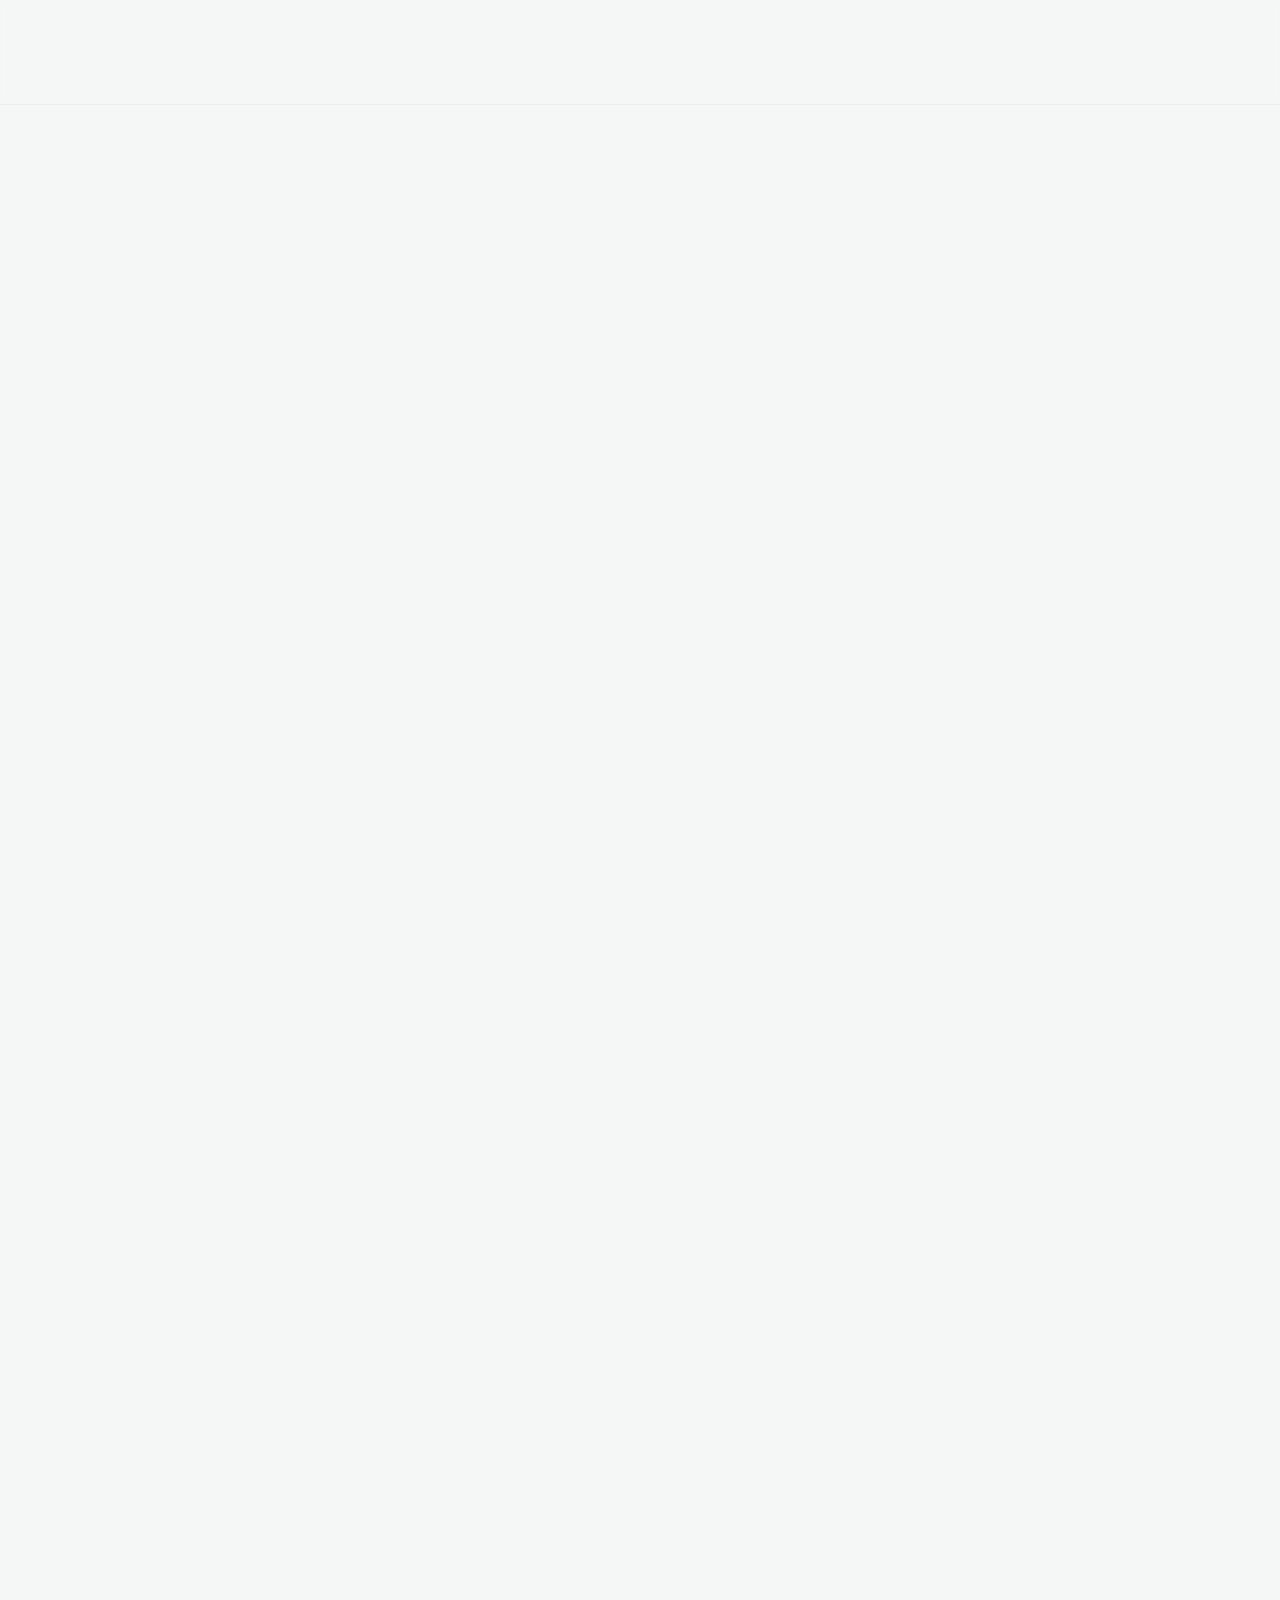
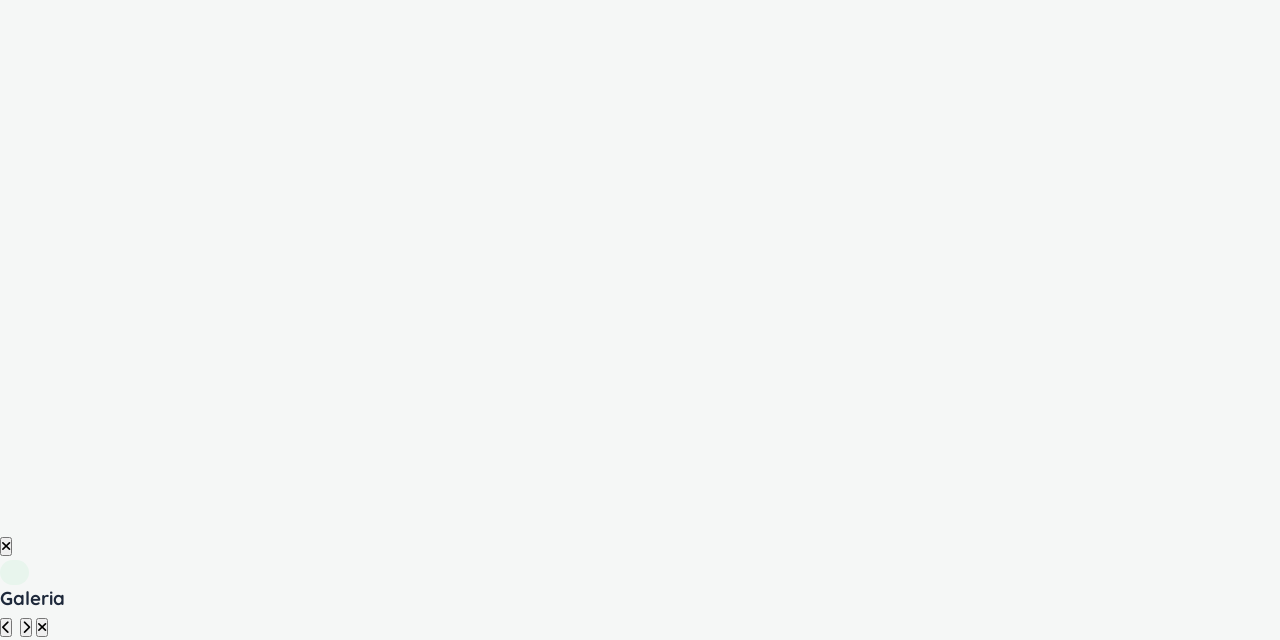
==== commit 16d942ff: "feat - adição de dashboard" ====
--- a/pages/home.html
+++ b/pages/home.html
@@ -25,7 +25,7 @@
     <header>
         <nav class="reveal">
             <a href="#home" class="logo" >
-                <img src="../assets/logo_eco_inova1.png" alt="">
+                <img src="../assets/logo_eco_inova2.png" alt="">
                 <span>Ecossistema de Inovação</span></a>
             <ul class="nav-links">
                 <li><a href="#missao">Missão</a></li>
@@ -235,34 +235,26 @@
 
 <section id="eventos" class="events-section reveal">
 
-    <div id="event-list" class="events-grid">
-
-        <div class="section-header">
-
-            <span class="section-badge">
-                Eventos e Divulgação Científica
-            </span>
-
-            <h2>
-                Eventos
-            </h2>
-
-            <p>
-                Acompanhe congressos, workshops, seminários e demais ações
-                promovidas pelo Ecossistema de Inovação.
-            </p>
-
-        </div>
-
+    <div class="section-header">
+
+        <span class="section-badge">
+            Eventos e Divulgação Científica
+        </span>
+
+        <h2>
+            Eventos
+        </h2>
+
+        <p>
+            Acompanhe congressos, workshops, seminários e demais ações
+            promovidas pelo Ecossistema de Inovação.
+        </p>
 
     </div>
 
+    <div id="event-list" class="events-grid"></div>
+
 </section>
-    <!-- ===========================
-        MODAL EVENTO
-=========================== -->
-
-
 
     <!-- Modais -->
     <div id="modalRestaurapa" class="modal">
@@ -706,7 +698,7 @@
     <div id="lightbox-counter" class="lightbox-counter"></div>
 
 </div>
-    <script src="../scripts/data/eventos.js"></script>
+    <script src="https://cdn.jsdelivr.net/npm/@supabase/supabase-js@2"></script>
     <script src="../scripts/home.js"></script>
 </body>
 
--- a/styles/home.css
+++ b/styles/home.css
@@ -1024,6 +1024,1272 @@
     transform: translateY(0);
 }
 /* ==========================================================================
+   1. VARIÁVEIS E RESET
+   ========================================================================== */
+:root {
+    --primary-green: #1b7f3a;
+    --secondary-green: #2ea36a;
+    --accent-green: #4ade80;
+
+    --primary-blue: #0f2f44;
+
+    --bg-color: #f5f7f6;
+    --white: #ffffff;
+
+    --text-main: #1e293b;
+    --text-muted: #64748b;
+
+    --shadow-md: 0 15px 30px rgba(27, 127, 58, 0.15);
+    --transition: all 0.3s ease-in-out;
+    --earth-brown: #403d39;
+    --dynamic-green: #4ade80;
+}
+
+* {
+    margin: 0;
+    padding: 0;
+    box-sizing: border-box;
+}
+
+html {
+    scroll-behavior: smooth;
+}
+
+body {
+    background-color: var(--bg-color);
+    color: var(--text-main);
+    font-family: 'Quicksand', sans-serif;
+    line-height: 1.6;
+}
+
+.reveal {
+    opacity: 0;
+    transform: translateY(40px);
+    transition: 0.8s ease;
+}
+
+.reveal.active {
+    opacity: 1;
+    transform: translateY(0);
+}
+.reveal-left {
+    opacity: 0;
+    transform: translateX(-50px);
+    transition: 0.8s ease;
+}
+
+.reveal-left.active {
+    opacity: 1;
+    transform: translateX(0);
+}
+
+.reveal-scale {
+    opacity: 0;
+    transform: scale(0.9);
+    transition: 0.8s ease;
+}
+
+.reveal-scale.active {
+    opacity: 1;
+    transform: scale(1);
+}
+/* ==========================================================================
+   2. COMPONENTES GLOBAIS
+   ========================================================================== */
+.container {
+    max-width: 1200px;
+    margin: 0 auto;
+    padding: 0 8%;
+}
+
+.section-padding {
+    padding: 100px 8%;
+}
+
+.btn {
+    display: inline-block;
+    margin-top: 2rem;
+    padding: 1rem 2.5rem;
+    background: var(--primary-green);
+    color: var(--white);
+    text-decoration: none;
+    border-radius: 50px;
+    font-weight: 700;
+    transition: var(--transition);
+}
+
+.btn:hover {
+    background: var(--accent-green);
+    transform: scale(1.05);
+}
+
+.badge {
+    color: var(--primary-green);
+    font-weight: 700;
+    font-size: 0.8rem;
+    letter-spacing: 2px;
+    text-transform: uppercase;
+    display: inline-block;
+    margin-bottom: 10px;
+}
+
+/* ==========================================================================
+   3. HEADER & NAVEGAÇÃO
+   ========================================================================== */
+header {
+    padding: 2rem 8%;
+    position: fixed;
+    border-bottom: 1px solid rgba(0,0,0,0.04);
+    width: 100%;
+    header {
+    background: rgba(255, 255, 255, 0.12);
+    backdrop-filter: blur(14px);
+    -webkit-backdrop-filter: blur(14px);
+}
+    backdrop-filter: blur(5px);
+    box-shadow: var(--shadow-sm);
+    z-index: 1000;
+}
+
+nav {
+    display: flex;
+    justify-content: space-between;
+    align-items: center;
+}
+
+.logo {
+    display: flex;
+    align-items: center;
+    gap: 10px;
+    font-size: 1.5rem; 
+    font-weight: 600; 
+    letter-spacing: 0.5px;
+    text-decoration: none;
+}
+.logo img {
+    width: 40px;
+    height: 40px;
+    object-fit: contain;
+    background: white;
+    border-radius: 50%;
+    padding: 5px;
+}
+.logo span {
+    color: var(--accent-green);    
+}
+
+.nav-links {
+    display: flex;
+    list-style: none;
+    gap: 2rem;
+}
+
+.nav-links a {
+    text-decoration: none;
+    color: #1b7f3a;
+    font-weight: 500;
+    transition: var(--transition);
+    font-size: large;
+}
+
+.nav-links a:hover {
+    color: var(--accent-green);
+}
+
+/* ==========================================================================
+   4. SEÇÃO HERO 
+   ========================================================================== */
+   .hero-subtitle{
+    display:inline-block;
+    margin-bottom:20px;
+    padding:8px 18px;
+
+    border-radius:30px;
+
+    background:rgba(255,255,255,.10);
+    border:1px solid rgba(255,255,255,.15);
+
+    backdrop-filter:blur(10px);
+
+    color:var(--accent-green);
+
+    text-transform:uppercase;
+    letter-spacing:2px;
+    font-size:.80rem;
+    font-weight:700;
+}
+
+.hero h1{
+    font-size:3.8rem;
+    font-weight:700;
+    margin-bottom:.6rem;
+    color:white;
+}
+
+.hero h2{
+    font-size:2rem;
+    font-weight:400;
+    color:#d9e3dd;
+    margin-bottom:2rem;
+}
+
+.hero p{
+    max-width:800px;
+    margin:0 auto;
+    font-size:1.15rem;
+    color:rgba(255,255,255,.92);
+}
+
+.hero-support{
+    display:block;
+    margin-top:15px;
+
+    color:#4ade80;
+
+    font-weight:600;
+    font-size:.95rem;
+}
+
+.hero-btns{
+    margin-top:40px;
+}
+.hero {
+    height: 100vh;
+    display: flex;
+    align-items: center;
+    justify-content: center;
+    text-align: center;
+    background: url('https://images.unsplash.com/photo-1451187580459-43490279c0fa?auto=format&fit=crop&w=1600&q=80');
+    background-size: cover;
+    background-position: center;
+    color: var(--white);
+    padding: 0 8%;
+}
+
+.hero h1 {
+    font-size: 3rem;
+    font-weight: 500;
+    margin-bottom: 1rem;
+}
+
+#changing-text, .white-text {
+    color: var(--white);
+    display: inline-block;
+    transition: all 0.5s ease-in-out;
+}
+
+.green-text {
+    color: var(--dynamic-green);
+    text-decoration: none;
+}
+
+/* ==========================================================================
+   5. DNA HELIX SYSTEM - BIO-TECH DESIGN
+   ========================================================================== */
+
+.dna-viewport {
+    position: relative;
+    width: 100%;
+    height: 500px;
+    display: flex;
+    justify-content: center;
+    align-items: center;
+    perspective: 1200px;
+}
+
+/* As fitas de DNA */
+.dna-strands {
+    position: absolute;
+    width: 250px;
+    height: 100%;
+    z-index: 0;
+}
+
+.strand {
+    fill: none;
+    stroke-width: 3;
+    stroke-linecap: round;
+    opacity: 0.2;
+}
+
+.s1 { stroke: var(--primary-green); stroke-dasharray: 10; }
+.s2 { stroke: var(--accent-green); stroke-dasharray: 10; }
+
+/* O Centro (Tech Core) */
+.dna-core {
+    position: relative;
+    z-index: 10;
+    width: 130px;
+    height: 130px;
+    background: white;
+    border-radius: 50%;
+    padding: 8px;
+    box-shadow: 0 0 30px rgba(45, 106, 79, 0.15);
+}
+
+.core-box {
+    width: 100%;
+    height: 100%;
+    background: var(--primary-green);
+    border-radius: 50%;
+    display: flex;
+    flex-direction: column;
+    justify-content: center;
+    align-items: center;
+    color: white;
+}
+
+.core-box i { font-size: 1.8rem; margin-bottom: 5px; }
+.core-box span { font-weight: 700; font-size: 0.8rem; text-transform: uppercase; }
+
+/* Os Nodes (Elos da Hélice) */
+.dna-node {
+    position: absolute;
+    z-index: 5;
+    transition: all 0.5s cubic-bezier(0.175, 0.885, 0.32, 1.275);
+}
+
+.dna-card {
+    background: rgba(255, 255, 255, 0.9);
+    backdrop-filter: blur(5px);
+    border: 1px solid rgba(45, 106, 79, 0.1);
+    padding: 12px 18px;
+    border-radius: 12px;
+    display: flex;
+    align-items: center;
+    gap: 12px;
+    width: 200px;
+    box-shadow: 0 8px 20px rgba(0,0,0,0.05);
+}
+
+.dna-card i { color: var(--primary-green); font-size: 1.2rem; }
+.dna-info { display: flex; flex-direction: column; }
+.dna-info strong { font-size: 0.9rem; color: var(--text-dark); }
+.dna-info span { font-size: 0.75rem; color: var(--text-muted); }
+
+/* Posicionamento em X (DNA Style) */
+.node-top-left     { top: 15%; left: 0; }
+.node-top-right    { top: 15%; right: 0; }
+.node-bottom-left  { bottom: 15%; left: 0; }
+.node-bottom-right { bottom: 15%; right: 0; }
+
+/* Conexão Visual (Linhas horizontais) */
+.dna-node::before {
+    content: '';
+    position: absolute;
+    height: 1px;
+    background: linear-gradient(90deg, transparent, var(--accent-green));
+    width: 60px;
+    top: 50%;
+    z-index: -1;
+}
+
+.node-top-left::before, .node-bottom-left::before { right: -50px; transform: rotate(5deg); }
+.node-top-right::before, .node-bottom-right::before { left: -50px; transform: rotate(-5deg); scaleX(-1); }
+
+/* Efeito de Hover */
+.dna-node:hover {
+    transform: scale(1.1) translateZ(50px);
+    z-index: 100;
+}
+
+.dna-node:hover .dna-card {
+    background: var(--white);
+    border-color: var(--primary-green);
+    box-shadow: 0 15px 30px rgba(45, 106, 79, 0.15);
+}
+
+.mission-text{
+    padding-bottom: 100px;
+}
+/* ==========================================================================
+   6. SEÇÃO PROJETOS
+   ========================================================================== */
+.projects {
+    padding: 100px 8%;
+    background: var(--bg-color);
+}
+
+.projects h2 {
+    text-align: center;
+    margin-bottom: 3rem;
+    font-size: 2.5rem;
+}
+
+.project-grid {
+    display: grid;
+    grid-template-columns: repeat(auto-fit, minmax(280px, 1fr));
+    gap: 3rem;
+    cursor: pointer;
+}
+
+.project-card {
+    border-radius: 20px;
+    background: var(--white);
+    border: 1px solid #e2ece7;
+    overflow: hidden; /* ESSENCIAL */
+    transition: 0.4s ease;
+    padding: 0; /* remove padding geral */
+}
+.project-image img {
+    width: 100%;
+    height: 220px;
+    object-fit: cover;
+    display: block;
+}
+.project-card h3,
+.project-card p,
+.project-card .tags {
+    padding-left: 2rem;
+    padding-right: 2rem;
+}
+
+.project-card h3 {
+    padding-top: 1.5rem;
+}
+.project-card:hover {
+    transform: translateY(-10px);
+    box-shadow: var(--shadow-md);
+}
+
+.icon-box {
+    font-size: 2.5rem;
+    color: var(--primary-green);
+    margin-bottom: 1.5rem;
+}
+
+.tags {
+    margin-top: 1.5rem;
+    margin-bottom: 2rem;
+}
+
+.tags span {
+    font-size: 0.75rem;
+    background: #2d6a4f;
+    color: white ;
+    padding: 0.3rem 1rem;
+    border-radius: 20px;
+    margin-right: 5px;
+}
+
+/* Estilo do Modal */
+.modal {
+    display: none; 
+    position: fixed; 
+    z-index: 2000; 
+    left: 0; top: 0;
+    width: 100%; height: 100%;
+    background-color: rgba(0,0,0,0.7);
+    backdrop-filter: blur(5px);
+    
+}
+
+/* Conteúdo do Modal */
+.modal-content {
+    background-color: #fff;
+    margin: 5% auto;
+    padding: 40px;
+    border-radius: 20px;
+    width: 70%;
+    max-width: 800px;
+    position: relative;
+    animation: modalFade 0.4s ease;
+    max-height: 85vh; 
+    overflow-y: auto; 
+}
+
+@keyframes modalFade {
+    from { transform: translateY(-30px); opacity: 0; }
+    to { transform: translateY(0); opacity: 1; }
+}
+@keyframes float {
+    0%, 100% { transform: translateY(0) rotateY(var(--rot, 40deg)); }
+    50% { transform: translateY(-10px) rotateY(var(--rot, 40deg)); }
+}
+
+.helix-item {
+    animation: float 4s ease-in-out infinite;
+}
+/* Define o delay para cada card subir em tempos diferentes */
+.helix-item:nth-child(2) { --rot: 40deg; animation-delay: 0s; }
+.helix-item:nth-child(3) { --rot: -40deg; animation-delay: 1s; }
+.helix-item:nth-child(4) { --rot: 20deg; animation-delay: 2s; }
+.helix-item:nth-child(5) { --rot: -20deg; animation-delay: 3s; }
+.close {
+    position: absolute;
+    right: 25px; top: 15px;
+    font-size: 35px;
+    cursor: pointer;
+    color: #999;
+}
+
+.modal-header h2 { color: var(--primary-green); margin-bottom: 10px; }
+.modal-info-grid {
+    display: grid;
+    grid-template-columns: 1fr 1fr;
+    gap: 30px;
+    margin: 20px 0;
+    padding: 20px;
+    background: #f8fafc;
+    border-radius: 10px;
+}
+
+.modal-info-grid ul { list-style: none; padding: 0; }
+.modal-info-grid li::before { content: "• "; color: var(--primary-green); font-weight: bold; }
+/* ==========================================================================
+   PUBLICAÇÕES E EVENTOS
+   ========================================================================== */
+
+.resources {
+    padding: 100px 8%;
+    background: var(--white);
+}
+
+.resource-grid {
+    display: grid;
+    grid-template-columns: repeat(auto-fit, minmax(320px, 1fr));
+    gap: 2rem;
+}
+
+.resource-card {
+    background: var(--white);
+    border-radius: 20px;
+    padding: 2.5rem;
+    text-decoration: none;
+    color: var(--text-main);
+
+    border: 1px solid rgba(45, 106, 79, 0.08);
+
+    transition: var(--transition);
+
+    position: relative;
+    overflow: hidden;
+}
+
+.resource-card:hover {
+    transform: translateY(-10px);
+    box-shadow: var(--shadow-md);
+    border-color: var(--accent-green);
+}
+
+.resource-card::before {
+    content: "";
+    position: absolute;
+    top: 0;
+    left: 0;
+
+    width: 100%;
+    height: 5px;
+
+    background: linear-gradient(
+        90deg,
+        var(--primary-green),
+        var(--accent-green)
+    );
+}
+
+.resource-icon {
+    width: 70px;
+    height: 70px;
+
+    border-radius: 18px;
+
+    display: flex;
+    align-items: center;
+    justify-content: center;
+
+    background: rgba(27, 127, 58, 0.08);
+
+    margin-bottom: 1.5rem;
+}
+
+.resource-icon i {
+    font-size: 2rem;
+    color: var(--primary-green);
+}
+
+.resource-card h3 {
+    margin-bottom: 1rem;
+    color: var(--primary-blue);
+}
+
+.resource-card p {
+    color: var(--text-muted);
+    margin-bottom: 2rem;
+}
+
+.resource-link {
+    display: flex;
+    align-items: center;
+    gap: 8px;
+
+    color: var(--primary-green);
+    font-weight: 700;
+}
+
+.resource-link i {
+    transition: 0.3s;
+}
+
+.resource-card:hover .resource-link i {
+    transform: translateX(5px);
+}
+/* ==========================================================================
+   IMAGEM DE CABEÇALHO DO MODAL
+   ========================================================================== */
+.project-image {
+    width: 100%;
+    height: 250px;
+}
+
+.project-image img {
+    width: 100%;
+    height: 100%;
+    object-fit: cover;
+}
+.project-content {
+    padding: 2rem;
+    display: flex;
+    flex-direction: column;
+    justify-content: center;
+    flex-grow: 1;
+}
+
+.modal-hero {
+    margin: -40px -40px 20px -40px; 
+    height: 250px;
+    position: relative;
+    border-radius: 20px 20px 0 0; /* Mantém as pontas arredondadas do seu modal */
+    overflow: hidden;
+}
+
+.modal-hero img {
+    width: 100%;
+    height: 100%;
+    object-fit: cover;
+}
+
+/* A mágica do fade: um gradiente que vai do transparente ao branco sólido */
+.modal-hero::after {
+    content: '';
+    position: absolute;
+    bottom: 0;
+    left: 0;
+    width: 100%;
+    height: 120px; /* Altura da transição (o quanto ela "derrete") */
+    background: linear-gradient(to bottom, rgba(255, 255, 255, 0) 0%, rgba(255, 255, 255, 1) 100%);
+}
+/* Botões de Filtro */
+.project-filters {
+    display: flex;
+    justify-content: center;
+    gap: 15px;
+    margin: 30px 0;
+}
+
+.filter-btn {
+    padding: 10px 25px;
+    border: 2px solid var(--primary-green);
+    background: transparent;
+    color: var(--primary-green);
+    border-radius: 50px;
+    font-weight: 700;
+    cursor: pointer;
+    transition: all 0.3s ease;
+}
+
+.filter-btn.active, .filter-btn:hover {
+    background: var(--primary-green);
+    color: white;
+}
+
+/* Transição dos Grupos */
+.project-group {
+    display: none;
+    opacity: 0;
+    transform: translateY(20px);
+}
+
+.project-group.active {
+    display: block;
+    animation: fadeInSlide 0.5s forwards;
+}
+
+@keyframes fadeInSlide {
+    to {
+        opacity: 1;
+        transform: translateY(0);
+    }
+}
+
+/* ==========================================================================
+   ESTILOS INCUBADORAS
+   ========================================================================== */
+.incubators {
+    position: relative;
+    background-color: var(--white);
+    padding: 100px 8%;
+    overflow: hidden;
+}
+
+/* Camada da imagem de fundo */
+.incubators::before {
+    content: "";
+    position: absolute;
+    top: 0; left: 0;
+    width: 100%; height: 100%;
+    background-image: url('https://images.unsplash.com/photo-1497366216548-37526070297c?auto=format&fit=crop&w=1600&q=80');
+    background-size: cover;
+    background-position: center;
+    background-attachment: fixed; /* Efeito de movimento ao rolar a página */
+    opacity: 0.30;
+    z-index: 1;
+}
+.incubators .container {
+    position: relative;
+    z-index: 2;
+    text-decoration: none;
+}
+
+.section-header {
+    margin-bottom: 3rem;
+}
+
+.incubator-grid {
+    align-content: center;
+    text-decoration: none;
+    grid-template-columns: repeat(auto-fit, minmax(300px, 1fr));
+    gap: 2rem;
+}
+
+.incubator-card {
+    background: var(--bg-color);
+    color: var(--text-main);
+    padding: 3rem 2rem;
+    border-radius: 20px;
+    border: 1px solid rgba(45, 106, 79, 0.05);
+    transition: var(--transition);
+    position: relative;
+    overflow: hidden;
+    /* Animação de flutuação sutil */
+    animation: floatIncubator 6s ease-in-out infinite;
+}
+
+/* Delay para cada card flutuar em tempos diferentes */
+.incubator-card:nth-child(2) { animation-delay: 2s; }
+.incubator-card:nth-child(3) { animation-delay: 4s; }
+
+@keyframes floatIncubator {
+    0%, 100% { transform: translateY(0); }
+    50% { transform: translateY(-10px); }
+}
+
+.incubator-card:hover {
+    transform: translateY(-15px) scale(1.02);
+    box-shadow: var(--shadow-md);
+    border-color: var(--accent-green);
+}
+
+.incubator-icon {
+    font-size: 3rem;
+    color: var(--primary-green);
+    margin-bottom: 1.5rem;
+}
+
+.status-tag {
+    display: inline-block;
+    margin-top: 1.5rem;
+    font-size: 0.7rem;
+    font-weight: 700;
+    color: var(--primary-green);
+    border: 1px solid var(--primary-green);
+    padding: 4px 12px;
+    border-radius: 50px;
+    text-transform: uppercase;
+}
+
+/* Efeito de luz passando (Glow) que você gostou */
+.incubator-card::after {
+    content: '';
+    position: absolute;
+    top: 0; left: -100%;
+    width: 50%; height: 100%;
+    background: linear-gradient(90deg, transparent, rgba(74, 222, 128, 0.1), transparent);
+    transition: 0.5s;
+}
+
+.incubator-card:hover::after {
+    left: 100%;
+}
+/* Espaçamento do botão abaixo dos cards */
+
+.incubator-footer {
+    display: flex;
+    justify-content: space-between;
+    align-items: center;
+    margin-top: 20px;
+}
+
+.incubator-link {
+    font-weight: 600;
+    color: var(--primary-green);
+    display: flex;
+    align-items: center;
+    gap: 8px;
+    transition: 0.3s;
+}
+
+.incubator-link i {
+    font-size: 0.9rem;
+    transition: 0.3s;
+}
+
+.incubator-link:hover {
+    color: var(--accent-green);
+}
+
+.incubator-link:hover i {
+    transform: translateX(5px);
+    
+}
+.btn-glow {
+    position: relative;
+    overflow: hidden;
+    transition: var(--transition);
+    box-shadow: 0 10px 20px rgba(106, 97, 45, 0.2);
+}
+
+.btn-glow i {
+    margin-right: 8px;
+}
+
+/* O "rastro de luz" para satisfazer o pedido de movimento da coordenadora */
+.btn-glow::after {
+    content: '';
+    position: absolute;
+    top: -50%;
+    left: -100%;
+    width: 50px;
+    height: 200%;
+    background: rgba(255, 255, 255, 0.3);
+    transform: rotate(25deg);
+    animation: lightSweep 4s infinite;
+}
+
+@keyframes lightSweep {
+    0% { left: -100%; }
+    15% { left: 150%; }
+    100% { left: 150%; }
+}
+/* ==========================================================================
+   7. SEÇÃO CONTATO
+   ========================================================================== */
+.contact {
+    padding: 80px 8%;
+    text-align: center;
+    background: var(--primary-green);
+    color: var(--white);
+}
+
+.contact h2 {
+    margin-bottom: 1rem;
+}
+
+.social-links {
+    margin-top: 2rem;
+}
+
+.social-links a {
+    color: var(--white);
+    margin: 0 15px;
+    text-decoration: none;
+    font-size: 1.5rem;
+    transition: var(--transition);
+}
+
+.social-links a:hover {
+    opacity: 0.8;
+}
+/* ==========================================================================
+   8. FOOTER
+   ========================================================================== */
+
+footer {
+    background-color: #0f2f44;
+    color: white;
+    text-align: center;
+}
+
+/* TOPO */
+.footer-top {
+    padding: 60px 20px;
+}
+
+.footer-top h2 {
+    margin-bottom: 10px;
+}
+
+.footer-top p {
+    opacity: 0.9;
+}
+
+/* LINKS */
+.social-links {
+    margin-top: 25px;
+}
+
+.social-links a {
+    margin: 0 15px;
+    color: white;
+    text-decoration: none;
+    font-size: 1.2rem;
+    transition: 0.3s;
+}
+
+.social-links a:hover {
+    color: #4ade80;
+}
+
+.footer-divider {
+    width: 60%;
+    height: 3px;
+    background: rgb(255, 255, 255);
+    margin: 30px auto;
+}
+/* PARCEIROS */
+.footer-partners {
+    padding: 30px 20px;
+}
+
+.footer-partners p {
+    margin-bottom: 15px;
+    font-weight: 600;
+    opacity: 0.9;
+}
+
+/* LOGOS */
+.partners-logos {
+    display: flex;
+    justify-content: center;
+    align-items: center;
+    gap: 40px;
+}
+
+.partners-logos img {
+    height: 90px;
+    opacity: 0.8;
+    transition: 0.3s;
+}
+
+.partners-logos img:hover {
+    opacity: 1;
+    transform: scale(1.05);
+}
+
+/* BASE */
+.footer-bottom {
+    padding: 15px;
+    font-size: 0.9rem;
+    opacity: 0.8;
+}
+ .section-divider {
+    width: 80%;
+    max-width: 1200px;
+    height: 1px;
+    background: #d9e3dd;
+    margin: 5rem auto;
+    border-radius: 10px;
+ }
+
+ /* ==========================================================================
+   BOTÃO VOLTAR AO TOPO
+   ========================================================================== */
+
+.back-to-top {
+    position: fixed;
+    bottom: 30px;
+    right: 30px;
+
+    width: 55px;
+    height: 55px;
+
+    border: none;
+    border-radius: 50%;
+
+    background: var(--primary-green);
+    color: white;
+
+    font-size: 1.2rem;
+    cursor: pointer;
+
+    display: flex;
+    align-items: center;
+    justify-content: center;
+
+    box-shadow: 0 10px 25px rgba(27, 127, 58, 0.3);
+
+    opacity: 0;
+    visibility: hidden;
+
+    transform: translateY(20px);
+
+    transition: all 0.3s ease;
+
+    z-index: 9999;
+}
+
+.back-to-top:hover {
+    background: var(--accent-green);
+    transform: translateY(-5px) scale(1.05);
+}
+
+.back-to-top.show {
+    opacity: 1;
+    visibility: visible;
+    transform: translateY(0);
+}
+
+/* =========================================================
+   EVENTOS / PUBLICAÇÕES
+========================================================= */
+
+.events-section {
+    padding: 100px 8%;
+    background: var(--bg-color);
+}
+
+.events-section .section-header {
+    max-width: 850px;
+    margin-bottom: 3rem;
+}
+
+.events-section .section-badge {
+    display: inline-block;
+    margin-bottom: 10px;
+    color: var(--primary-green);
+    font-size: 0.8rem;
+    font-weight: 700;
+    letter-spacing: 2px;
+    text-transform: uppercase;
+}
+
+.events-section .section-header h2 {
+    margin-bottom: 1rem;
+    color: var(--primary-blue);
+    font-size: 2.5rem;
+}
+
+.events-section .section-header p {
+    color: var(--text-muted);
+    font-size: 1rem;
+    line-height: 1.7;
+}
+
+
+/* GRID */
+
+.events-grid {
+    display: grid;
+    grid-template-columns: repeat(3, minmax(0, 1fr));
+    gap: 2rem;
+
+    width: 100%;
+    max-width: 1100px;
+    margin: 0 auto;
+}
+
+
+/* CARD */
+
+.event-card {
+    display: flex;
+    flex-direction: column;
+    overflow: hidden;
+
+    background: var(--white);
+
+    border: 1px solid #e2ece7;
+    border-radius: 20px;
+
+    box-shadow: 0 8px 25px rgba(0, 0, 0, 0.05);
+
+    transition: 0.3s ease;
+}
+
+.event-card:hover {
+    transform: translateY(-8px);
+
+    box-shadow:
+        0 15px 30px rgba(27, 127, 58, 0.15);
+}
+
+
+/* IMAGEM */
+
+.event-image {
+    width: 100%;
+    height: 220px;
+    overflow: hidden;
+    background: #e9eeeb;
+}
+
+.event-image img {
+    display: block;
+
+    width: 100%;
+    height: 100%;
+
+    object-fit: cover;
+
+    transition: transform 0.4s ease;
+}
+
+.event-card:hover .event-image img {
+    transform: scale(1.05);
+}
+
+
+/* CONTEÚDO */
+
+.event-content {
+    display: flex;
+    flex-direction: column;
+    flex: 1;
+
+    padding: 1.8rem;
+}
+
+
+/* CATEGORIA */
+
+.event-category {
+    align-self: flex-start;
+
+    margin-bottom: 0.8rem;
+    padding: 0.35rem 0.9rem;
+
+    border-radius: 50px;
+
+    background: #e8f5ed;
+    color: var(--primary-green);
+
+    font-size: 0.7rem;
+    font-weight: 700;
+
+    text-transform: uppercase;
+}
+
+
+/* TÍTULO */
+
+.event-title {
+    margin-bottom: 0.8rem;
+
+    color: var(--primary-blue);
+
+    font-size: 1.25rem;
+    line-height: 1.35;
+}
+
+
+/* DESCRIÇÃO */
+
+.event-description {
+    margin-bottom: 1.5rem;
+
+    color: var(--text-muted);
+
+    font-size: 0.9rem;
+    line-height: 1.6;
+}
+
+
+/* INFORMAÇÕES */
+
+.event-info {
+    display: flex;
+    flex-direction: column;
+    gap: 0.5rem;
+
+    margin-top: auto;
+    margin-bottom: 1.5rem;
+
+    color: var(--text-muted);
+
+    font-size: 0.8rem;
+}
+
+.event-info span {
+    display: flex;
+    align-items: center;
+    gap: 8px;
+}
+
+.event-info i {
+    color: var(--primary-green);
+}
+
+
+/* LINK */
+
+.event-content a {
+    display: inline-flex;
+    align-items: center;
+    gap: 8px;
+
+    align-self: flex-start;
+
+    color: var(--primary-green);
+
+    font-size: 0.9rem;
+    font-weight: 700;
+
+    text-decoration: none;
+
+    transition: 0.2s ease;
+}
+
+.event-content a:hover {
+    gap: 12px;
+}
+
+
+/* SEM PUBLICAÇÕES */
+
+.no-posts {
+    grid-column: 1 / -1;
+
+    padding: 3rem;
+
+    text-align: center;
+
+    color: var(--text-muted);
+
+    background: var(--white);
+
+    border: 1px solid #e2ece7;
+    border-radius: 20px;
+}
+
+
+/* RESPONSIVO */
+
+@media (max-width: 768px) {
+
+    .events-section {
+        padding: 70px 5%;
+    }
+
+    .events-grid {
+        grid-template-columns: 1fr;
+    }
+
+    .events-section .section-header h2 {
+        font-size: 2rem;
+    }
+
+}
+/* ==========================================================================
    9. RESPONSIVIDADE
    ========================================================================== */
 @media (max-width: 968px) {
